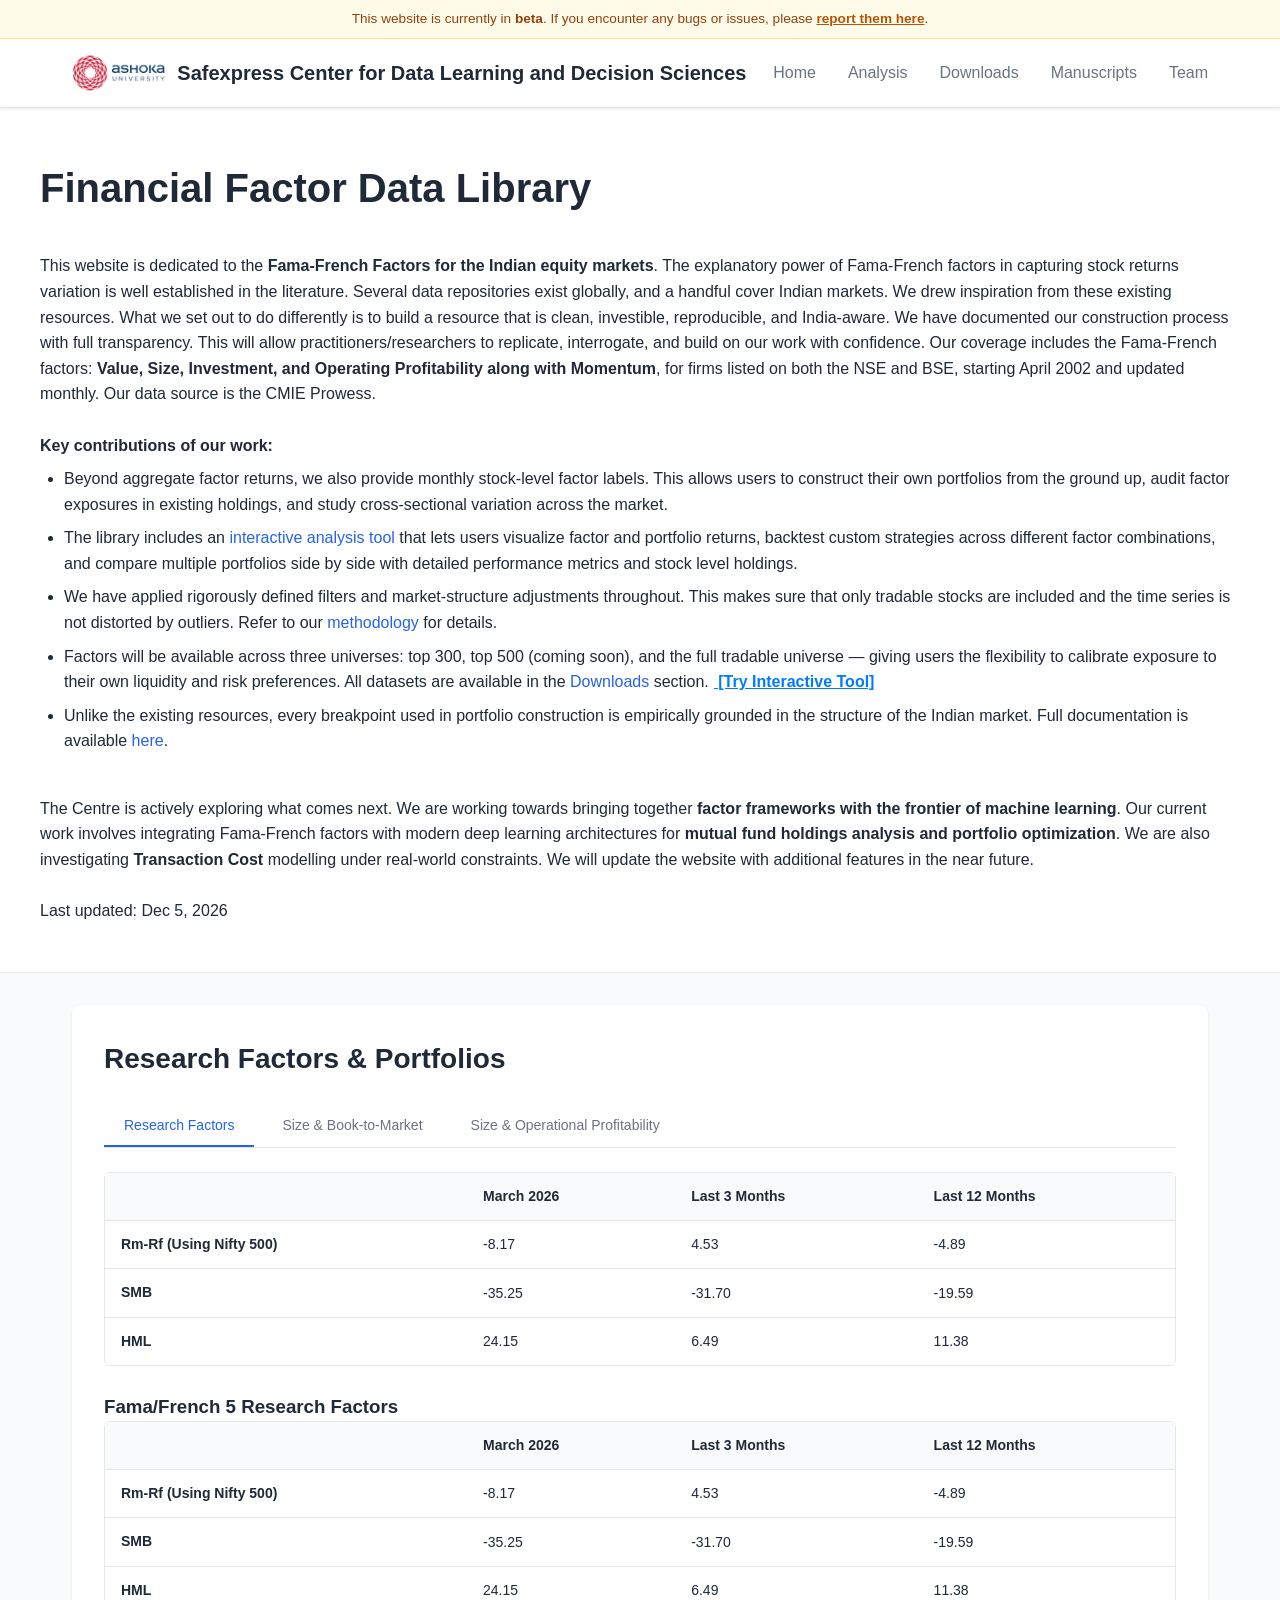
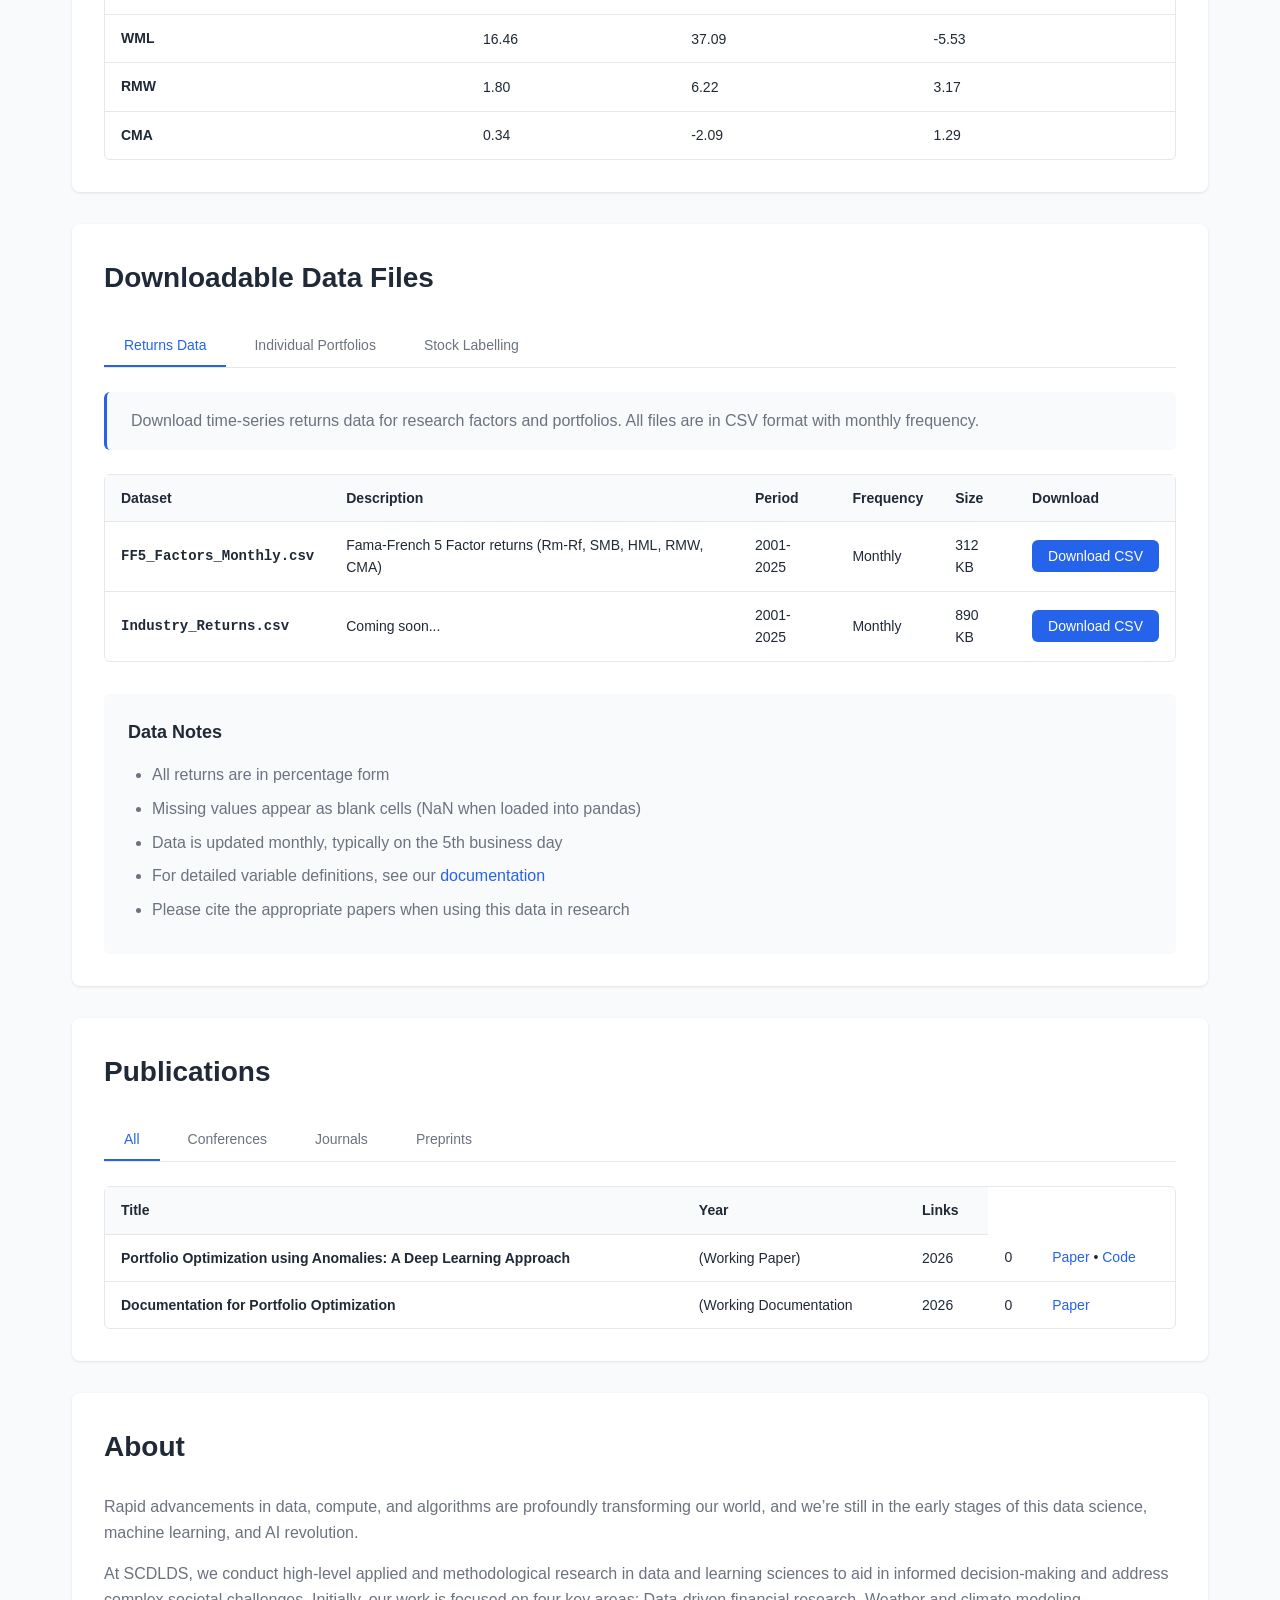
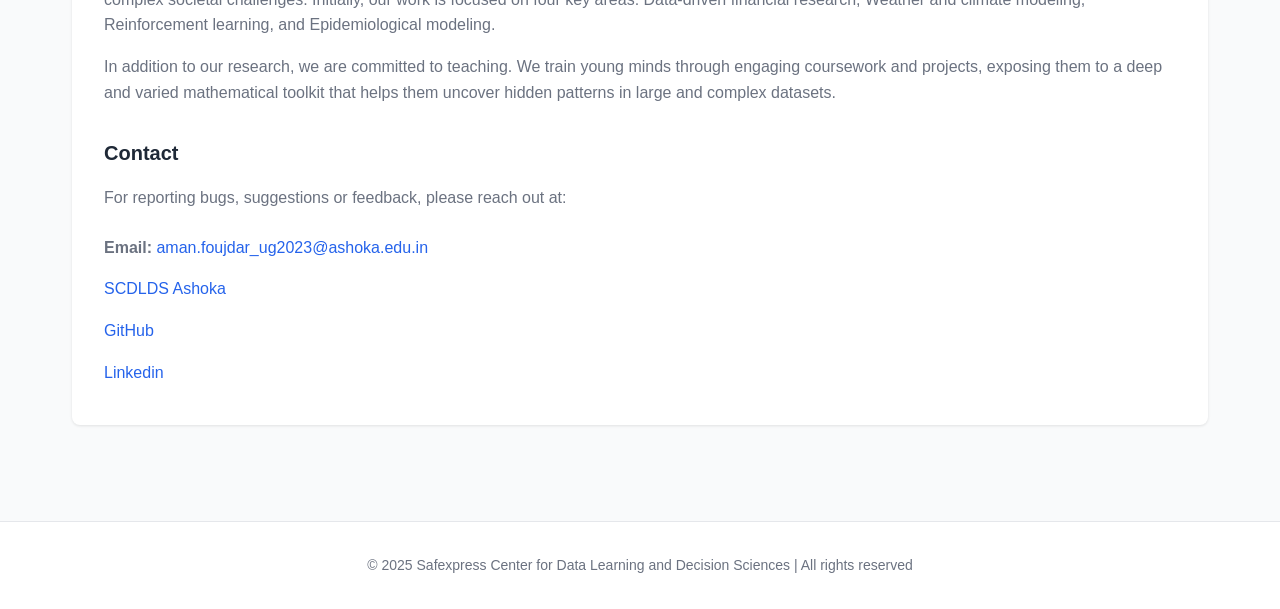
==== index.html @ 67a0b262 "Initial commit of Aman Website" ====
<!DOCTYPE html>
<html lang="en" data-scribe-recorder-ready="true">

<head>
    <style data-emotion="css" data-s=""></style>
    <style>
        body {
            transition: opacity ease-in 0.2s;
        }

        body[unresolved] {
            opacity: 0;
            display: block;
            overflow: hidden;
            position: relative;
        }
    </style>
    <style data-merge-styles="true"></style>
    <meta charset="UTF-8">
    <meta name="viewport" content="width=device-width, initial-scale=1.0">
    <title>Financial Factors | SCDLDS @ Ashoka</title>
    <link rel="icon" href="Data/scdlds_ashoka_logo.jpeg">
    <link rel="stylesheet" href="styles.css">
    <style data-styled="active" data-styled-version="5.3.11"></style>
</head>

<body>
    <div class="beta-banner">
        This website is currently in <strong>beta</strong>. If you encounter any bugs or issues, please <a
            href="mailto:aman.foujdar_ug2023@ashoka.edu.in">report them here</a>.
    </div>
    <nav class="navbar">
        <div class="nav-container">
            <div class="logo">
                <img src="Data/Ashoka-opt-logo.webp" alt="Ashoka University"
                    style="height: 36px; vertical-align: middle; margin-right: 10px;">
                Safexpress Center for Data Learning and Decision Sciences
            </div>
            <button class="nav-toggle" aria-label="Toggle menu">
                <span></span><span></span><span></span>
            </button>
            <ul class="nav-menu">
                <li><a href="index.html">Home</a></li>
                <li><a href="backtester.html">Analysis</a></li>
                <li><a href="#downloads">Downloads</a></li>
                <li><a href="working_paper.html">Manuscripts</a></li>
                <li><a href="team.html">Team</a></li>
            </ul>
        </div>
    </nav>

    <header class="hero">
        <div class="hero-content">
            <h1>Financial Factor Data Library</h1>
            <br>
            <p>This website is dedicated to the <strong>Fama-French Factors for the Indian equity markets</strong>. The
                explanatory power of Fama-French factors in capturing stock returns variation is well established in the
                literature. Several data repositories exist globally, and a handful cover Indian markets. We drew
                inspiration from these existing resources. What we set out to do differently is to build a resource that
                is clean, investible, reproducible, and India-aware. We have documented our construction process with
                full transparency. This will allow practitioners/researchers to replicate, interrogate, and build on our
                work with confidence. Our coverage includes the Fama-French factors: <strong>Value, Size, Investment,
                    and Operating Profitability along with Momentum</strong>, for firms listed on both the NSE and BSE,
                starting April 2002 and updated monthly. Our data source is the CMIE Prowess. </p>
            <br>
            <p><strong>Key contributions of our work:</strong></p>
            <ul style="margin-left: 1.5rem; margin-top: 0.5rem; margin-bottom: 1rem;">
                <li style="margin-bottom: 0.5rem;">Beyond aggregate factor returns, we also provide monthly stock-level
                    factor labels. This allows users to construct their own portfolios from the ground up, audit factor
                    exposures in existing holdings, and study cross-sectional variation across the market.</li>
                <li style="margin-bottom: 0.5rem;">The library includes an <a href="backtester.html"
                        class="link">interactive analysis tool</a> that lets users visualize factor and portfolio
                    returns, backtest custom strategies across different factor combinations, and compare multiple
                    portfolios side by side with detailed performance metrics and stock level holdings.</li>
                <li style="margin-bottom: 0.5rem;">We have applied rigorously defined filters and market-structure
                    adjustments throughout. This makes sure that only tradable stocks are included and the time series
                    is not distorted by outliers. Refer to our <a href="Data/Papers/SCDLDS__Code_Doc (1).pdf"
                        class="link">methodology</a> for details.</li>
                <li style="margin-bottom: 0.5rem;">Factors will be available across three universes: top 300, top 500
                    (coming soon), and the full tradable universe — giving users the flexibility to calibrate exposure
                    to their own liquidity and risk preferences. All datasets are available in the <a href="#downloads"
                        class="link">Downloads</a> section.<a href="backtester.html"
                        style="font-weight: bold; color: rgb(0, 123, 255); margin-left: 5px;"> [Try Interactive
                        Tool]</a></li>
                <li style="margin-bottom: 0.5rem;">Unlike the existing resources, every breakpoint used in portfolio
                    construction is empirically grounded in the structure of the Indian market. Full documentation is
                    available <a href="Data/Papers/SCDLDS__Code_Doc (1).pdf" class="link">here</a>.</li>
            </ul>
            <br>
            <p>The Centre is actively exploring what comes next. We are working towards bringing together <strong>
                    factor frameworks with the frontier of machine learning</strong>. Our current work involves
                integrating Fama-French factors with modern deep learning architectures for <strong> mutual fund
                    holdings analysis and portfolio optimization</strong>. We are also investigating <strong>Transaction
                    Cost</strong> modelling under real-world constraints. We will update the website with additional
                features in the near future.</p>
            <br>
            <span>Last updated: <span id="lastUpdated">May 30, 2026</span></span>
        </div>

    </header>

    <main class="container">
        <section id="factors" class="section">
            <h2 class="section-title">Research Factors &amp; Portfolios</h2>

            <div class="tabs">
                <button class="tab-btn active" data-tab="factors">Research Factors</button>
                <button class="tab-btn" data-tab="bookmarket">Size &amp; Book-to-Market</button>
                <button class="tab-btn" data-tab="profitability">Size &amp; Operational Profitability</button>
            </div>

            <!-- Research Factors Tab -->
            <div class="tab-content active" data-content="factors">
                <div class="factor-tables">
                    <!-- Fama/French 3 Research Factors -->
                    <div class="factor-group">

                        <div class="table-container">
                            <table class="data-table factor-table">
                                <thead>
                                    <tr>
                                        <th></th>
                                        <th>March 2026</th>
                                        <th>Last 3 Months</th>
                                        <th>Last 12 Months</th>
                                    </tr>
                                </thead>
                                <tbody>
                                    <tr>
                                        <td class="factor-name">
                                            <span class="factor-tooltip-trigger" tabindex="0"
                                                data-tooltip="Rm-Rf = Market Risk Premium. Measures the excess return of the market portfolio over the risk-free rate.">
                                                Rm-Rf (Using Nifty 500)
                                            </span>
                                        </td>
                                        <td class="positive">-8.17</td>
                                        <td class="negative">4.53</td>
                                        <td class="positive">-4.89</td>
                                    </tr>
                                    <tr>
                                        <td class="factor-name">
                                            <span class="factor-tooltip-trigger" tabindex="0"
                                                data-tooltip="SMB = Small Minus Big. Measures the size factor: small-cap stocks minus large-cap stocks.">
                                                SMB
                                            </span>
                                        </td>
                                        <td class="negative">-35.25</td>
                                        <td class="negative">-31.70</td>
                                        <td class="positive">-19.59</td>
                                    </tr>
                                    <tr>
                                        <td class="factor-name">
                                            <span class="factor-tooltip-trigger" tabindex="0"
                                                data-tooltip="HML = High Minus Low. Measures the value factor: high book-to-market stocks minus low book-to-market stocks.">
                                                HML
                                            </span>
                                        </td>
                                        <td class="negative">24.15</td>
                                        <td class="negative">6.49</td>
                                        <td class="negative">11.38</td>
                                    </tr>
                                </tbody>
                            </table>
                        </div>
                    </div>

                    <br>
                    <!-- Fama/French 5 Research Factors -->
                    <div class="factor-group">
                        <h3 class="factor-title">Fama/French 5 Research Factors</h3>
                        <div class="table-container">
                            <table class="data-table factor-table">
                                <thead>
                                    <tr>
                                        <th></th>
                                        <th>March 2026</th>
                                        <th>Last 3 Months</th>
                                        <th>Last 12 Months</th>
                                    </tr>
                                </thead>
                                <tbody>
                                    <tr>
                                        <td class="factor-name">
                                            <span class="factor-tooltip-trigger" tabindex="0"
                                                data-tooltip="Rm-Rf = Market Risk Premium. Measures the excess return of the market portfolio over the risk-free rate.">
                                                Rm-Rf (Using Nifty 500)
                                            </span>
                                        </td>
                                        <td class="positive">-8.17</td>
                                        <td class="negative">4.53</td>
                                        <td class="positive">-4.89</td>
                                    </tr>
                                    <tr>
                                        <td class="factor-name">
                                            <span class="factor-tooltip-trigger" tabindex="0"
                                                data-tooltip="SMB = Small Minus Big. Measures the size factor: small-cap stocks minus large-cap stocks.">
                                                SMB
                                            </span>
                                        </td>
                                        <td class="negative">-35.25</td>
                                        <td class="negative">-31.70</td>
                                        <td class="positive">-19.59</td>
                                    </tr>
                                    <tr>
                                        <td class="factor-name">
                                            <span class="factor-tooltip-trigger" tabindex="0"
                                                data-tooltip="HML = High Minus Low. Measures the value factor: high book-to-market stocks minus low book-to-market stocks.">
                                                HML
                                            </span>
                                        </td>
                                        <td class="negative">24.15</td>
                                        <td class="negative">6.49</td>
                                        <td class="negative">11.38</td>
                                    </tr>
                                    <tr>
                                        <td class="factor-name">
                                            <span class="factor-tooltip-trigger" tabindex="0"
                                                data-tooltip="WML = Winners Minus Losers. Measures the momentum factor: past winners minus past losers.">
                                                WML
                                            </span>
                                        </td>
                                        <td class="positive">16.46</td>
                                        <td class="positive">37.09</td>
                                        <td class="positive">-5.53</td>
                                    </tr>
                                    <tr>
                                        <td class="factor-name">
                                            <span class="factor-tooltip-trigger" tabindex="0"
                                                data-tooltip="RMW = Robust Minus Weak. Measures the profitability factor: firms with robust profitability minus weak profitability firms.">
                                                RMW
                                            </span>
                                        </td>
                                        <td class="positive">1.80</td>
                                        <td class="positive">6.22</td>
                                        <td class="positive">3.17</td>
                                    </tr>
                                    <tr>
                                        <td class="factor-name">
                                            <span class="factor-tooltip-trigger" tabindex="0"
                                                data-tooltip="CMA = Conservative Minus Aggressive. Measures the investment factor: firms with conservative investment minus aggressive investment.">
                                                CMA
                                            </span>
                                        </td>
                                        <td class="positive">0.34</td>
                                        <td class="negative">-2.09</td>
                                        <td class="positive">1.29</td>
                                    </tr>
                                </tbody>
                            </table>
                        </div>
                    </div>
                </div>
            </div>

            <!-- Size and Book-to-Market Tab -->
            <div class="tab-content" data-content="bookmarket">
                <div class="factor-group">
                    <h3 class="factor-title">Size and Book-to-Market Portfolios</h3>
                    <div class="table-container">
                        <table class="data-table factor-table">
                            <thead>
                                <tr>
                                    <th></th>
                                    <th>March 2026</th>
                                    <th>Last 3 Months</th>
                                    <th>Last 12 Months</th>
                                </tr>
                            </thead>
                            <tbody>
                                <tr>
                                    <td class="factor-name">Small Value</td>
                                    <td class="negative">-3.32</td>
                                    <td class="negative">-8.22</td>
                                    <td class="positive">1.39</td>
                                </tr>
                                <tr>
                                    <td class="factor-name">Small Neutral</td>
                                    <td class="negative">-1.60</td>
                                    <td class="negative">-7.84</td>
                                    <td class="positive">1.07</td>
                                </tr>
                                <tr>
                                    <td class="factor-name">Small Growth</td>
                                    <td class="negative">-0.37</td>
                                    <td class="negative">-7.54</td>
                                    <td class="positive">1.39</td>
                                </tr>
                                <tr class="separator-row">
                                    <td colspan="4"></td>
                                </tr>
                                <tr>
                                    <td class="factor-name">Big Value</td>
                                    <td class="positive">6.67</td>
                                    <td class="positive">-4.55</td>
                                    <td class="positive">0.61</td>
                                </tr>
                                <tr>
                                    <td class="factor-name">Big Neutral</td>
                                    <td class="positive">7.92</td>
                                    <td class="negative">-4.43</td>
                                    <td class="positive">1.01</td>
                                </tr>
                                <tr>
                                    <td class="factor-name">Big Growth</td>
                                    <td class="negative">6.35</td>
                                    <td class="negative">-5.00</td>
                                    <td class="positive">0.80</td>
                                </tr>
                            </tbody>
                        </table>
                    </div>
                </div>
            </div>

            <!-- Size and Operating Profitability Tab -->
            <div class="tab-content" data-content="profitability">
                <div class="factor-group">
                    <h3 class="factor-title">Size and Operating Profitability Portfolios</h3>
                    <div class="table-container">
                        <table class="data-table factor-table">
                            <thead>
                                <tr>
                                    <th></th>
                                    <th>March 2026</th>
                                    <th>Last 3 Months</th>
                                    <th>Last 12 Months</th>
                                </tr>
                            </thead>
                            <tbody>
                                <tr>
                                    <td class="factor-name">Small Robust</td>
                                    <td class="negative">-0.01</td>
                                    <td class="negative">-7.45</td>
                                    <td class="positive">1.45</td>
                                </tr>
                                <tr>
                                    <td class="factor-name">Small Neutral</td>
                                    <td class="negative">-2.12</td>
                                    <td class="negative">-8.28</td>
                                    <td class="positive">1.07</td>
                                </tr>
                                <tr>
                                    <td class="factor-name">Small Weak</td>
                                    <td class="negative">-3.25</td>
                                    <td class="negative">-7.83</td>
                                    <td class="positive">1.36</td>
                                </tr>
                            </tbody>
                        </table>
                    </div>
                </div>
            </div>
        </section>

        <section id="downloads" class="section">
            <h2 class="section-title">Downloadable Data Files</h2>

            <div class="tabs">
                <button class="tab-btn active" data-tab="returns">Returns Data</button>
                <button class="tab-btn" data-tab="portfolios">Individual Portfolios</button>
                <button class="tab-btn" data-tab="labelling">Stock Labelling</button>
            </div>

            <!-- Returns Data Tab -->
            <div class="tab-content active" data-content="returns">
                <div class="downloads-intro">
                    <p>Download time-series returns data for research factors and portfolios. All files are in CSV
                        format with monthly frequency.</p>
                </div>
                <div class="table-container">
                    <table class="data-table download-table">
                        <thead>
                            <tr>
                                <th>Dataset</th>
                                <th>Description</th>
                                <th>Period</th>
                                <th>Frequency</th>
                                <th>Size</th>
                                <th>Download</th>
                            </tr>
                        </thead>
                        <tbody>
                            <tr>
                                <td class="dataset-name">FF5_Factors_Monthly.csv</td>
                                <td>Fama-French 5 Factor returns (Rm-Rf, SMB, HML, RMW, CMA)</td>
                                <td>2001-2025</td>
                                <td>Monthly</td>
                                <td>312 KB</td>
                                <td><button class="download-btn"
                                        onclick="downloadFile('Data/Factor_Data/ff5.csv')">Download CSV</button></td>
                            </tr>
                            <tr>
                                <td class="dataset-name">Industry_Returns.csv</td>
                                <td>Coming soon...</td>
                                <td>2001-2025</td>
                                <td>Monthly</td>
                                <td>890 KB</td>
                                <td><button class="download-btn"
                                        onclick="downloadFile('Data/Factor_Data/finalMonthlyLabels_aman.csv')">Download
                                        CSV</button></td>
                            </tr>
                        </tbody>
                    </table>
                </div>
            </div>

            <!-- Individual Portfolios Tab -->
            <div class="tab-content" data-content="portfolios">
                <div class="downloads-intro">
                    <p>Download returns data for individual portfolios sorted by various characteristics. Files contain
                        detailed portfolio-level data.</p>
                </div>
                <div class="table-container">
                    <table class="data-table download-table">
                        <thead>
                            <tr>
                                <th>Dataset</th>
                                <th>Description</th>
                                <th>Period</th>
                                <th>Frequency</th>
                                <th>Size</th>
                                <th>Download</th>
                            </tr>
                        </thead>
                        <tbody>
                            <tr>
                                <td class="dataset-name">Size_BM_Portfolios.csv</td>
                                <td>6 Size x Book-to-Market portfolios (2x3)</td>
                                <td>2001-2025</td>
                                <td>Monthly</td>
                                <td>156 KB</td>
                                <td><button class="download-btn"
                                        onclick="downloadFile('Data/Factor_Data/BM_Size.csv')">Download CSV</button>
                                </td>
                            </tr>
                            <tr>
                                <td class="dataset-name">Size_OP_Portfolios.csv</td>
                                <td>6 Size x Operating Profitability portfolios (2x3)</td>
                                <td>2001-2025</td>
                                <td>Monthly</td>
                                <td>178 KB</td>
                                <td><button class="download-btn"
                                        onclick="downloadFile('Data/Factor_Data/OP_Size.csv')">Download CSV</button>
                                </td>
                            </tr>
                            <tr>
                                <td class="dataset-name">Size_INV_Portfolios.csv</td>
                                <td>6 Size x Investment portfolios (2x3)</td>
                                <td>2001-2025</td>
                                <td>Monthly</td>
                                <td>165 KB</td>
                                <td><button class="download-btn"
                                        onclick="downloadFile('Data/Factor_Data/INV_Size.csv')">Download CSV</button>
                                </td>
                            </tr>
                            <tr>
                                <td class="dataset-name">Momentum_Portfolios.csv</td>
                                <td>6 Size x Momentum (2-12 months) portfolios (2x3) </td>
                                <td>2001-2025</td>
                                <td>Monthly</td>
                                <td>234 KB</td>
                                <td><button class="download-btn"
                                        onclick="downloadFile('Data/Factor_Data/MOM_Size.csv')">Download CSV</button>
                                </td>
                            </tr>
                            <!-- <tr>
                                <td class="dataset-name">25_Size_BM_Portfolios.csv</td>
                                <td>25 Size x Book-to-Market portfolios (5x5)</td>
                                <td>2001-2025</td>
                                <td>Monthly</td>
                                <td>567 KB</td>
                                <td><button class="download-btn" onclick="downloadFile('25_Size_BM_Portfolios.csv')">Download CSV</button></td>
                            </tr> -->
                        </tbody>
                    </table>
                </div>
            </div>

            <!-- Stock Labelling Tab -->
            <div class="tab-content" data-content="labelling">
                <div class="downloads-intro">
                    <p>Download stock assignment data showing which stocks belong to which portfolios. Useful for
                        replicating portfolio construction.</p>
                </div>
                <div class="table-container">
                    <table class="data-table download-table">
                        <thead>
                            <tr>
                                <th>Dataset</th>
                                <th>Description</th>
                                <th>Period</th>
                                <th>Frequency</th>
                                <th>Size</th>
                                <th>Download</th>
                            </tr>
                        </thead>
                        <tbody>
                            <tr>
                                <td class="dataset-name">Stock_Assignments.csv</td>
                                <td>Stock label assignments to the portfolios</td>
                                <td>2001-2025</td>
                                <td>Annual</td>
                                <td>3.4 MB</td>
                                <td><button class="download-btn"
                                        onclick="downloadFile('Data/Factor_Data/finalMonthlyLabels_aman.csv')">Download
                                        CSV</button></td>
                            </tr>
                            <!-- <tr>
                                <td class="dataset-name">Stock_Assignments_Industry.csv</td>
                                <td>Stock to industry classification mapping (49 industries)</td>
                                <td>2001-2025</td>
                                <td>Monthly</td>
                                <td>8.7 MB</td>
                                <td><button class="download-btn" onclick="downloadFile('Stock_Assignments_Industry.csv')">Download CSV</button></td>
                            </tr>
                            <tr>
                                <td class="dataset-name">Breakpoints_Size_BM.csv</td>
                                <td>Historical breakpoints for Size and Book-to-Market</td>
                                <td>2001-2025</td>
                                <td>Annual</td>
                                <td>89 KB</td>
                                <td><button class="download-btn" onclick="downloadFile('Breakpoints_Size_BM.csv')">Download CSV</button></td>
                            </tr>
                            <tr>
                                <td class="dataset-name">Stock_Characteristics.csv</td>
                                <td>Comprehensive stock-level characteristics data</td>
                                <td>2001-2025</td>
                                <td>Monthly</td>
                                <td>15.2 MB</td>
                                <td><button class="download-btn" onclick="downloadFile('Stock_Characteristics.csv')">Download CSV</button></td>
                            </tr>
                            <tr>
                                <td class="dataset-name">Portfolio_Weights.csv</td>
                                <td>Value-weighted portfolio weights for all stocks</td>
                                <td>2001-2025</td>
                                <td>Monthly</td>
                                <td>12.8 MB</td>
                                <td><button class="download-btn" onclick="downloadFile('Portfolio_Weights.csv')">Download CSV</button></td>
                            </tr> -->
                        </tbody>
                    </table>
                </div>
            </div>

            <div class="download-notes">
                <h3>Data Notes</h3>
                <ul>
                    <li>All returns are in percentage form</li>
                    <li>Missing values appear as blank cells (NaN when loaded into pandas)</li>
                    <li>Data is updated monthly, typically on the 5th business day</li>
                    <li>For detailed variable definitions, see our <a href="Data/Papers/SCDLDS__Code_Doc (1).pdf"
                            class="link">documentation</a></li>
                    <li>Please cite the appropriate papers when using this data in research</li>
                </ul>
            </div>
        </section>

        <section id="publications" class="section">
            <h2 class="section-title">Publications</h2>

            <div class="tabs">
                <button class="tab-btn active" data-tab="all">All</button>
                <button class="tab-btn" data-tab="conferences">Conferences</button>
                <button class="tab-btn" data-tab="journals">Journals</button>
                <button class="tab-btn" data-tab="preprints">Preprints</button>
            </div>

            <div class="tab-content active" data-content="all">
                <div class="table-container">
                    <table class="data-table">
                        <thead>
                            <tr>
                                <th>Title</th>

                                <th>Year</th>

                                <th>Links</th>
                            </tr>
                        </thead>
                        <tbody id="publicationsTable">
                            <tr>
                                <td><strong>Portfolio Optimization using Anomalies: A Deep Learning Approach</strong>
                                </td>

                                <td>2026</td>

                                <td><a href="Data/Papers/AMES_Portfolio_Optimization.pdf" class="link">Paper</a> • <a
                                        href="Data/Papers/SCDLDS__Code_Doc (1).pdf" class="link">Code</a></td>
                            </tr>
                            <tr>
                                <td><strong>Documentation for Portfolio Optimization</strong></td>

                                <td>2026</td>

                                <td><a href="Data/Papers/SCDLDS__Code_Doc (1).pdf" class="link">Paper</a></td>
                            </tr>
                        </tbody>
                    </table>
                </div>
            </div>

            <div class="tab-content" data-content="conferences">
                <div class="table-container">
                    <table class="data-table">
                        <thead>
                            <tr>
                                <th>Title</th>

                                <th>Year</th>

                                <th>Links</th>
                            </tr>
                        </thead>
                        <tbody id="conferencesTable">
                            <!-- Will be populated by JS -->
                        </tbody>
                    </table>
                </div>
            </div>

            <div class="tab-content" data-content="journals">
                <div class="table-container">
                    <table class="data-table">
                        <thead>
                            <tr>
                                <th>Title</th>

                                <th>Year</th>

                                <th>Links</th>
                            </tr>
                        </thead>
                        <tbody id="journalsTable">
                            <!-- Will be populated by JS -->
                        </tbody>
                    </table>
                </div>
            </div>

            <div class="tab-content" data-content="preprints">
                <div class="table-container">
                    <table class="data-table">
                        <thead>
                            <tr>
                                <th>Title</th>

                                <th>Year</th>

                                <th>Links</th>
                            </tr>
                        </thead>
                        <tbody id="preprintsTable">
                            <!-- Will be populated by JS -->
                        </tbody>
                    </table>
                </div>
            </div>
        </section>

        <!-- <section id="projects" class="section">
            <h2 class="section-title">Research Projects</h2>
            <div class="projects-grid">
                <div class="project-card">
                    <h3>Project Title 1</h3>
                    <p class="project-desc">Brief description of your research project and its key contributions to the field.</p>
                    <div class="project-meta">
                        <span class="badge">Active</span>
                        <span class="year">2024 - Present</span>
                    </div>
                </div>
                <div class="project-card">
                    <h3>Project Title 2</h3>
                    <p class="project-desc">Brief description of your research project and its key contributions to the field.</p>
                    <div class="project-meta">
                        <span class="badge completed">Completed</span>
                        <span class="year">2023</span>
                    </div>
                </div>
                <div class="project-card">
                    <h3>Project Title 3</h3>
                    <p class="project-desc">Brief description of your research project and its key contributions to the field.</p>
                    <div class="project-meta">
                        <span class="badge">Active</span>
                        <span class="year">2023 - Present</span>
                    </div>
                </div>
            </div>
        </section> -->

        <!-- <section id="talks" class="section">
            <h2 class="section-title">Talks & Presentations</h2>
            <div class="table-container">
                <table class="data-table">
                    <thead>
                        <tr>
                            <th>Title</th>
                            <th>Event</th>
                            <th>Location</th>
                            <th>Date</th>
                            <th>Resources</th>
                        </tr>
                    </thead>
                    <tbody id="talksTable">
                        <tr>
                            <td>Talk Title 1</td>
                            <td>Conference Name</td>
                            <td>City, Country</td>
                            <td>Dec 2024</td>
                            <td><a href="#" class="link">Slides</a></td>
                        </tr>
                        <tr>
                            <td>Talk Title 2</td>
                            <td>Workshop Name</td>
                            <td>City, Country</td>
                            <td>Nov 2024</td>
                            <td><a href="#" class="link">Slides</a> • <a href="#" class="link">Video</a></td>
                        </tr>
                    </tbody>
                </table>
            </div>
        </section> -->

        <section id="about" class="section">
            <h2 class="section-title">About</h2>
            <div class="about-content">
                <p>Rapid advancements in data, compute, and algorithms are profoundly transforming our world, and we’re
                    still in the early stages of this data science, machine learning, and AI revolution.</p>
                <p>At SCDLDS, we conduct high-level applied and methodological research in data and learning sciences to
                    aid in informed decision-making and address complex societal challenges. Initially, our work is
                    focused on four key areas: ⁠Data-driven financial research, ⁠Weather and climate modeling,
                    Reinforcement learning, and Epidemiological modeling.</p>
                <p>In addition to our research, we are committed to teaching. We train young minds through engaging
                    coursework and projects, exposing them to a deep and varied mathematical toolkit that helps them
                    uncover hidden patterns in large and complex datasets.</p>

                <h3>Contact</h3>
                <p>For reporting bugs, suggestions or feedback, please reach out at:</p>
                <ul class="contact-list">
                    <li><b>Email:</b> <a href="mailto:aman.foujdar_ug2023@ashoka.edu.in"
                            class="link">aman.foujdar_ug2023@ashoka.edu.in</a></li>
                    <li><a href="https://www.ashoka.edu.in/page/centre-for-data-learning-and-decision-sciences-cdlds/"
                            class="link">SCDLDS Ashoka</a></li>
                    <li><a href="https://github.com/factorboosting" class="link">GitHub</a></li>
                    <li><a href="https://www.linkedin.com/company/scdlds-ashoka/posts/?feedView=all"
                            class="link">Linkedin</a></li>
                </ul>
            </div>
        </section>
    </main>

    <footer class="footer">
        <div class="footer-content">
            <p>© 2025 Safexpress Center for Data Learning and Decision Sciences | All rights reserved</p>
        </div>
    </footer>

    <script>
        (function () {
            var toggle = document.querySelector('.nav-toggle');
            var menu = document.querySelector('.nav-menu');
            if (toggle && menu) {
                toggle.addEventListener('click', function () {
                    toggle.classList.toggle('open');
                    menu.classList.toggle('open');
                });
                menu.querySelectorAll('a').forEach(function (link) {
                    link.addEventListener('click', function () {
                        toggle.classList.remove('open');
                        menu.classList.remove('open');
                    });
                });
            }
        })();
    </script>

    <script src="script.js"></script>


    <veepn-lock-screen>
        <style>
            @font-face {
                font-family: FigtreeVF;
                src: url(chrome-extension://majdfhpaihoncoakbjgbdhglocklcgno/fonts/FigtreeVF.woff2) format("woff2 supports variations"), url(chrome-extension://majdfhpaihoncoakbjgbdhglocklcgno/fonts/FigtreeVF.woff2) format("woff2-variations");
                font-weight: 100 1000;
                font-display: swap
            }
        </style>
    </veepn-lock-screen><scribe-shadow id="crxjs-ext" data-crx="okfkdaglfjjjfefdcppliegebpoegaii"
        style="position: fixed; width: 0px; height: 0px; top: 0px; left: 0px; z-index: 2147483647; overflow: visible; visibility: visible;"></scribe-shadow>
    <div></div>
    <div id="compose-ai-general-snackbar-root"></div>
    <div id="Chat-Plugin-Root" class="compose-root-component"></div>
    <div id="naptha_container0932014_0707"></div>
</body>

</html>
---- styles.css ----
/* styles.css */

* {
    margin: 0;
    padding: 0;
    box-sizing: border-box;
}

:root {
    --primary-color: #2563eb;
    --secondary-color: #1e40af;
    --text-primary: #1f2937;
    --text-secondary: #6b7280;
    --border-color: #e5e7eb;
    --bg-light: #f9fafb;
    --bg-white: #ffffff;
    --success-color: #10b981;
    --shadow: 0 1px 3px 0 rgba(0, 0, 0, 0.1);
    --shadow-lg: 0 10px 15px -3px rgba(0, 0, 0, 0.1);
}

body {
    font-family: -apple-system, BlinkMacSystemFont, 'Segoe UI', 'Roboto', 'Oxygen',
        'Ubuntu', 'Cantarell', 'Fira Sans', 'Droid Sans', 'Helvetica Neue',
        sans-serif;
    color: var(--text-primary);
    line-height: 1.6;
    background-color: var(--bg-light);
}


.about-list {
  margin: 0;             
  padding: 0;            
  font: inherit;     
  color: var(--text-secondary);        
  line-height: inherit;  
}
.about-list li {
  margin: 0;            
  padding: 0;
}
/* Navigation */
.navbar {
    background-color: var(--bg-white);
    border-bottom: 1px solid var(--border-color);
    position: sticky;
    top: 0;
    z-index: 1000;
    box-shadow: var(--shadow);
}

.nav-container {
    max-width: 1200px;
    margin: 0 auto;
    padding: 1rem 2rem;
    display: flex;
    justify-content: space-between;
    align-items: center;
}

.logo {
    font-size: 1.25rem;
    font-weight: 600;
    color: var(--text-primary);
    display: flex;
    align-items: center;
}

.nav-menu {
    display: flex;
    list-style: none;
    gap: 2rem;
}

.nav-menu a {
    text-decoration: none;
    color: var(--text-secondary);
    font-weight: 500;
    transition: color 0.2s;
}

.nav-menu a:hover {
    color: var(--primary-color);
}

/* Hero Section */
.hero {
    background-color: var(--bg-white);
    border-bottom: 1px solid var(--border-color);
    padding: 3rem 2rem;
}

.hero-content {
    max-width: 1200px;
    margin: 0 auto;
}

.hero h1 {
    font-size: 2.5rem;
    font-weight: 700;
    margin-bottom: 0.5rem;
}

.subtitle {
    font-size: 1.25rem;
    color: var(--text-secondary);
    margin-bottom: 0.5rem;
}

.affiliation {
    font-size: 1rem;
    color: var(--text-secondary);
    margin-bottom: 1rem;
}

.hero-meta {
    font-size: 0.875rem;
    color: var(--text-secondary);
    margin-top: 1rem;
}

/* Main Container */
.container {
    max-width: 1200px;
    margin: 0 auto;
    padding: 2rem;
}

.section {
    background-color: var(--bg-white);
    border-radius: 8px;
    padding: 2rem;
    margin-bottom: 2rem;
    box-shadow: var(--shadow);
}

.section-title {
    font-size: 1.75rem;
    font-weight: 600;
    margin-bottom: 1.5rem;
    color: var(--text-primary);
}

/* Tabs */
.tabs {
    display: flex;
    gap: 0.5rem;
    margin-bottom: 1.5rem;
    border-bottom: 1px solid var(--border-color);
}

.tab-btn {
    background: none;
    border: none;
    padding: 0.75rem 1.25rem;
    font-size: 0.875rem;
    font-weight: 500;
    color: var(--text-secondary);
    cursor: pointer;
    border-bottom: 2px solid transparent;
    transition: all 0.2s;
}

.tab-btn:hover {
    color: var(--text-primary);
}

.tab-btn.active {
    color: var(--primary-color);
    border-bottom-color: var(--primary-color);
}

.tab-content {
    display: none;
}

.tab-content.active {
    display: block;
}

/* Table */
.table-container {
    overflow-x: visible;
    border: 1px solid var(--border-color);
    border-radius: 6px;
}

.data-table {
    width: 100%;
    border-collapse: collapse;
    font-size: 0.875rem;
}

.data-table thead {
    background-color: var(--bg-light);
}

.data-table th {
    padding: 0.75rem 1rem;
    text-align: left;
    font-weight: 600;
    color: var(--text-primary);
    border-bottom: 1px solid var(--border-color);
    white-space: nowrap;
}

.data-table td {
    padding: 0.75rem 1rem;
    border-bottom: 1px solid var(--border-color);
}

.data-table tbody tr:hover {
    background-color: var(--bg-light);
}

.data-table tbody tr:last-child td {
    border-bottom: none;
}

.link {
    color: var(--primary-color);
    text-decoration: none;
    font-weight: 500;
}

.link:hover {
    text-decoration: underline;
}

/* Projects Grid */
.projects-grid {
    display: grid;
    grid-template-columns: repeat(auto-fit, minmax(300px, 1fr));
    gap: 1.5rem;
}

.project-card {
    border: 1px solid var(--border-color);
    border-radius: 8px;
    padding: 1.5rem;
    transition: all 0.3s;
}

.project-card:hover {
    box-shadow: var(--shadow-lg);
    transform: translateY(-2px);
}

.project-card h3 {
    font-size: 1.25rem;
    margin-bottom: 0.75rem;
    color: var(--text-primary);
}

.project-desc {
    color: var(--text-secondary);
    margin-bottom: 1rem;
    line-height: 1.5;
}

.project-meta {
    display: flex;
    justify-content: space-between;
    align-items: center;
    font-size: 0.875rem;
}

.badge {
    background-color: var(--success-color);
    color: white;
    padding: 0.25rem 0.75rem;
    border-radius: 12px;
    font-weight: 500;
    font-size: 0.75rem;
}

.badge.completed {
    background-color: var(--text-secondary);
}

.year {
    color: var(--text-secondary);
}

/* About Section */
.about-content {
    max-width: 100%;
}

.about-content p {
    margin-bottom: 1rem;
    color: var(--text-secondary);
}

.about-content h3 {
    font-size: 1.25rem;
    margin-top: 2rem;
    margin-bottom: 1rem;
}

.contact-list {
    list-style: none;
}

.contact-list li {
    padding: 0.5rem 0;
    color: var(--text-secondary);
}

/* Downloads Section */
.downloads-intro {
    background-color: var(--bg-light);
    padding: 1rem 1.5rem;
    border-radius: 6px;
    margin-bottom: 1.5rem;
    border-left: 3px solid var(--primary-color);
}

.downloads-intro p {
    margin: 0;
    color: var(--text-secondary);
}

.download-table {
    font-size: 0.875rem;
}

.download-table .dataset-name {
    font-family: 'Courier New', monospace;
    font-weight: 600;
    color: var(--text-primary);
}

.download-btn {
    background-color: var(--primary-color);
    color: white;
    border: none;
    padding: 0.5rem 1rem;
    border-radius: 6px;
    font-size: 0.875rem;
    font-weight: 500;
    cursor: pointer;
    transition: all 0.2s;
    white-space: nowrap;
}

.download-btn:hover {
    background-color: var(--secondary-color);
    transform: translateY(-1px);
    box-shadow: 0 4px 6px -1px rgba(0, 0, 0, 0.1);
}

.download-btn:active {
    transform: translateY(0);
}

.download-notes {
    margin-top: 2rem;
    padding: 1.5rem;
    background-color: var(--bg-light);
    border-radius: 6px;
}

.download-notes h3 {
    font-size: 1.125rem;
    margin-bottom: 1rem;
    color: var(--text-primary);
}

.download-notes ul {
    margin-left: 1.5rem;
    color: var(--text-secondary);
}

.download-notes li {
    margin-bottom: 0.5rem;
    line-height: 1.6;
}

/* Responsive adjustments for download section */
@media (max-width: 768px) {
    .download-table {
        font-size: 0.75rem;
    }

    .download-btn {
        padding: 0.4rem 0.75rem;
        font-size: 0.75rem;
    }

    .downloads-intro {
        padding: 0.875rem 1rem;
    }

    .download-notes {
        padding: 1rem;
    }
}

/* Beta Banner */
.beta-banner {
    background-color: #fefce8;
    border-bottom: 1px solid #fde68a;
    padding: 0.5rem 1rem;
    text-align: center;
    font-size: 0.85rem;
    color: #92400e;
}

.beta-banner a {
    color: #b45309;
    font-weight: 600;
    text-decoration: underline;
}

.beta-banner a:hover {
    color: #78350f;
}

/* Footer */
.footer {
    background-color: var(--bg-white);
    border-top: 1px solid var(--border-color);
    padding: 2rem;
    margin-top: 2rem;
}

.footer-content {
    max-width: 1200px;
    margin: 0 auto;
    text-align: center;
    color: var(--text-secondary);
    font-size: 0.875rem;
}

/* Responsive */
@media (max-width: 768px) {
    .nav-menu {
        gap: 1rem;
    }

    .hero h1 {
        font-size: 2rem;
    }

    .container {
        padding: 1rem;
    }

    .section {
        padding: 1.5rem;
    }

    .table-container {
        font-size: 0.8rem;
    }

    .projects-grid {
        grid-template-columns: 1fr;
    }
}

.factor-name {
    position: relative;
    z-index: 1; /* Ensure the factor name sits above the rest */
}

.factor-tooltip-trigger {
    position: relative;
    display: inline-flex;
    align-items: center;
    gap: 6px;
    cursor: help;
    font-weight: 600;
    color: inherit;
    border-bottom: 1px dashed rgba(255, 255, 255, 0.25);
    transition: opacity 0.2s ease, border-color 0.2s ease;
    outline: none;
    z-index: 2; /* Ensure tooltip trigger is above the table row */
}

.factor-tooltip-trigger::after {
    content: attr(data-tooltip);
    position: absolute;
    left: 50%;
    bottom: calc(100% + 12px);
    transform: translateX(-50%) translateY(6px);
    width: 260px;
    padding: 10px 12px;
    border-radius: 12px;
    background: rgba(18, 18, 24, 0.92);
    color: #ffffff;
    font-size: 12px;
    line-height: 1.45;
    font-weight: 500;
    text-align: left;
    white-space: normal;
    box-shadow: 0 12px 30px rgba(0, 0, 0, 0.22);
    backdrop-filter: blur(10px);
    -webkit-backdrop-filter: blur(10px);
    opacity: 0;
    visibility: hidden;
    pointer-events: none;
    transition: opacity 0.22s ease, transform 0.22s ease, visibility 0.22s ease;
    z-index: 50; /* Make sure the tooltip is above the parent container */
}

.factor-tooltip-trigger::before {
    content: "";
    position: absolute;
    left: 50%;
    bottom: calc(100% + 4px);
    transform: translateX(-50%) translateY(6px);
    border-width: 8px 7px 0 7px;
    border-style: solid;
    border-color: rgba(18, 18, 24, 0.92) transparent transparent transparent;
    opacity: 0;
    visibility: hidden;
    pointer-events: none;
    transition: opacity 0.22s ease, transform 0.22s ease, visibility 0.22s ease;
    z-index: 49;
}

.factor-tooltip-trigger:hover::after,
.factor-tooltip-trigger:hover::before,
.factor-tooltip-trigger:focus-visible::after,
.factor-tooltip-trigger:focus-visible::before,
.factor-tooltip-trigger.tooltip-open::after,
.factor-tooltip-trigger.tooltip-open::before {
    opacity: 1;
    visibility: visible;
    transform: translateX(-50%) translateY(0);
}

.factor-tooltip-trigger:hover,
.factor-tooltip-trigger:focus-visible,
.factor-tooltip-trigger.tooltip-open {
    border-bottom-color: rgba(255, 255, 255, 0.55);
}

.factor-tooltip-trigger {
    position: relative;
    z-index: 2;
}

table {
    position: relative;
    z-index: 1;
    overflow: visible; /* Ensure table rows don't clip tooltips */
}

/* Add these styles to your existing styles.css file */

/* Working Paper Page Specific Styles */

.paper-hero {
    padding: 3rem 2rem 2rem;
}

.paper-badge {
    display: inline-block;
    background-color: var(--primary-color);
    color: white;
    padding: 0.375rem 0.875rem;
    border-radius: 20px;
    font-size: 0.875rem;
    font-weight: 600;
    margin-bottom: 1rem;
}

.paper-title {
    font-size: 2.25rem;
    font-weight: 700;
    margin-bottom: 1.5rem;
    line-height: 1.3;
    max-width: 900px;
}

.paper-authors {
    font-size: 1.125rem;
    margin-bottom: 0.75rem;
}

.author {
    color: var(--text-primary);
    font-weight: 500;
}

.paper-affiliations {
    font-size: 0.875rem;
    color: var(--text-secondary);
    margin-bottom: 1rem;
}

.paper-affiliations p {
    margin: 0.25rem 0;
}

.paper-meta {
    font-size: 0.875rem;
    color: var(--text-secondary);
    margin-bottom: 1.5rem;
}

.meta-separator {
    margin: 0 0.5rem;
}

.paper-actions {
    display: flex;
    gap: 1rem;
    flex-wrap: wrap;
}

.action-btn {
    display: inline-flex;
    align-items: center;
    gap: 0.5rem;
    padding: 0.75rem 1.5rem;
    border: none;
    border-radius: 6px;
    font-size: 0.9375rem;
    font-weight: 600;
    cursor: pointer;
    transition: all 0.2s;
}

.action-btn.primary {
    background-color: var(--primary-color);
    color: white;
}

.action-btn.primary:hover {
    background-color: var(--secondary-color);
    transform: translateY(-2px);
    box-shadow: var(--shadow-lg);
}

.action-btn.secondary {
    background-color: var(--bg-white);
    color: var(--text-primary);
    border: 2px solid var(--border-color);
}

.action-btn.secondary:hover {
    border-color: var(--primary-color);
    color: var(--primary-color);
    transform: translateY(-2px);
}

/* Paper Content */

.paper-content {
    max-width: 900px;
    margin: 0 auto;
}

.paper-section {
    background-color: var(--bg-white);
    border-radius: 8px;
    padding: 2rem;
    margin-bottom: 2rem;
    box-shadow: var(--shadow);
}

.abstract-box {
    background-color: var(--bg-light);
    padding: 1.5rem;
    border-radius: 6px;
    border-left: 4px solid var(--primary-color);
}

.abstract-box p {
    margin-bottom: 1rem;
    line-height: 1.8;
    color: var(--text-secondary);
}

.abstract-box p:last-child {
    margin-bottom: 0;
}

/* Key Findings */

.findings-grid {
    display: grid;
    grid-template-columns: repeat(auto-fit, minmax(280px, 1fr));
    gap: 1.5rem;
    margin-top: 1.5rem;
}

.finding-card {
    border: 2px solid var(--border-color);
    border-radius: 8px;
    padding: 1.5rem;
    transition: all 0.3s;
}

.finding-card:hover {
    border-color: var(--primary-color);
    box-shadow: var(--shadow-lg);
    transform: translateY(-4px);
}

.finding-number {
    font-size: 2rem;
    font-weight: 700;
    color: var(--primary-color);
    margin-bottom: 0.75rem;
}

.finding-card h3 {
    font-size: 1.125rem;
    margin-bottom: 0.75rem;
    color: var(--text-primary);
}

.finding-card p {
    color: var(--text-secondary);
    line-height: 1.6;
}

/* Overview Content */

.overview-content h3 {
    font-size: 1.25rem;
    margin-top: 2rem;
    margin-bottom: 1rem;
    color: var(--text-primary);
}

.overview-content h3:first-child {
    margin-top: 0;
}

.overview-content p {
    margin-bottom: 1rem;
    line-height: 1.8;
    color: var(--text-secondary);
}

.overview-content ul,
.overview-content ol {
    margin-left: 1.5rem;
    margin-bottom: 1rem;
    color: var(--text-secondary);
}

.overview-content li {
    margin-bottom: 0.75rem;
    line-height: 1.7;
}

/* Tables Info */

.tables-info {
    background-color: var(--bg-light);
    padding: 1.5rem;
    border-radius: 6px;
}

.tables-info p {
    margin-bottom: 1rem;
    color: var(--text-secondary);
}

.tables-info ul {
    margin-left: 1.5rem;
    margin-bottom: 1.5rem;
}

.tables-info li {
    margin-bottom: 0.5rem;
    color: var(--text-secondary);
}

/* Citation */

.citation-box {
    background-color: var(--bg-light);
    padding: 1.5rem;
    border-radius: 6px;
    position: relative;
}

.citation-text {
    font-size: 0.9375rem;
    line-height: 1.7;
    color: var(--text-primary);
    margin-bottom: 1rem;
    padding-right: 120px;
}

.copy-btn {
    position: absolute;
    top: 1.5rem;
    right: 1.5rem;
    background-color: var(--primary-color);
    color: white;
    border: none;
    padding: 0.5rem 1rem;
    border-radius: 6px;
    font-size: 0.875rem;
    font-weight: 500;
    cursor: pointer;
    transition: all 0.2s;
}

.copy-btn:hover {
    background-color: var(--secondary-color);
}

.bibtex-section {
    margin-top: 2rem;
}

.bibtex-section h4 {
    font-size: 1rem;
    margin-bottom: 0.75rem;
    color: var(--text-primary);
}

.code-box {
    background-color: #1e1e1e;
    color: #d4d4d4;
    padding: 1.25rem;
    border-radius: 6px;
    font-family: 'Courier New', monospace;
    font-size: 0.875rem;
    line-height: 1.6;
    position: relative;
    overflow-x: auto;
}

.copy-btn-small {
    position: absolute;
    top: 0.75rem;
    right: 0.75rem;
    background-color: rgba(255, 255, 255, 0.1);
    color: white;
    border: 1px solid rgba(255, 255, 255, 0.2);
    padding: 0.375rem 0.75rem;
    border-radius: 4px;
    font-size: 0.75rem;
    cursor: pointer;
    transition: all 0.2s;
}

.copy-btn-small:hover {
    background-color: rgba(255, 255, 255, 0.2);
}

/* Presentations */

.presentations-list {
    display: flex;
    flex-direction: column;
    gap: 1rem;
}

.presentation-item {
    padding: 1rem;
    border-left: 3px solid var(--primary-color);
    background-color: var(--bg-light);
    border-radius: 4px;
}

.presentation-venue {
    font-weight: 600;
    color: var(--text-primary);
    margin-bottom: 0.25rem;
}

.presentation-details {
    font-size: 0.875rem;
    color: var(--text-secondary);
}

/* Contact Box */

.contact-box {
    background-color: var(--bg-light);
    padding: 1.5rem;
    border-radius: 6px;
}

.contact-box p {
    margin-bottom: 0.5rem;
    color: var(--text-secondary);
}

/* Active nav link */
.nav-menu a.active {
    color: var(--primary-color);
}

/* ═══════════════════════════════════════════════════════════════════════════
   BACKTESTER / CROSS-SECTIONAL ANALYSIS PAGE  (.bt-*)
   ═══════════════════════════════════════════════════════════════════════════ */

.bt-hero {
    padding: 2.5rem 2rem 1.5rem;
}

.bt-hero h1 {
    font-size: 2.25rem;
    margin-bottom: 0.35rem;
}

.bt-hero .subtitle {
    margin-bottom: 0;
}

/* ── Layout: sidebar + results ────────────────────────────────────────────── */
.bt-layout {
    display: grid;
    grid-template-columns: 320px 1fr;
    gap: 1.5rem;
    align-items: start;
}

@media (max-width: 960px) {
    .bt-layout {
        grid-template-columns: 1fr;
    }
}

/* ── Sidebar panel ────────────────────────────────────────────────────────── */
.bt-sidebar {
    background: #0f172a;
    border-radius: 12px;
    padding: 20px 16px 24px;
    display: flex;
    flex-direction: column;
    gap: 16px;
    position: sticky;
    top: 80px;
}

.bt-divider {
    height: 1px;
    background: #334155;
    flex-shrink: 0;
}

.bt-sec-label {
    font-size: 9.5px;
    font-weight: 700;
    letter-spacing: 1.1px;
    text-transform: uppercase;
    color: #94a3b8;
    margin-bottom: 7px;
}

/* Toggle buttons */
.bt-toggle-group {
    display: flex;
    background: #1e293b;
    border-radius: 8px;
    padding: 3px;
    gap: 2px;
}

.bt-toggle-btn {
    flex: 1;
    padding: 7px 4px;
    border: none;
    border-radius: 6px;
    background: transparent;
    color: #94a3b8;
    font-size: 12px;
    font-weight: 500;
    cursor: pointer;
    transition: all .15s;
    white-space: nowrap;
    font-family: inherit;
}

.bt-toggle-btn.active          { background: #3b82f6; color: #fff; }
.bt-toggle-btn.active.universe { background: #7c3aed; }

/* Factor panels */
.bt-factor-panel {
    background: #1e293b;
    border-radius: 10px;
    padding: 12px;
}

.bt-factor-panel-title {
    font-size: 10px;
    font-weight: 700;
    text-transform: uppercase;
    letter-spacing: .6px;
    color: #fff;
    margin-bottom: 10px;
    display: flex;
    align-items: center;
    gap: 6px;
}

.bt-badge {
    font-size: 8.5px;
    font-weight: 800;
    padding: 2px 6px;
    border-radius: 4px;
    letter-spacing: .5px;
}

.bt-badge-long  { background: #3b82f6; color: #fff; }
.bt-badge-short { background: #ef4444; color: #fff; }

.bt-factor-row             { margin-bottom: 9px; }
.bt-factor-row:last-child  { margin-bottom: 0; }

.bt-factor-name {
    font-size: 10.5px;
    color: #94a3b8;
    margin-bottom: 5px;
    font-weight: 500;
}

.bt-pills {
    display: flex;
    flex-wrap: wrap;
    gap: 4px;
}

.bt-pill {
    padding: 4px 9px;
    border-radius: 20px;
    border: 1px solid #334155;
    background: transparent;
    color: #6b7280;
    font-size: 10.5px;
    font-weight: 500;
    cursor: pointer;
    transition: all .13s;
    white-space: nowrap;
    font-family: inherit;
}

.bt-pill:hover          { border-color: #3b82f6; color: #3b82f6; }
.bt-pill.sel-long       { background: #3b82f6; border-color: #3b82f6; color: #fff; }
.bt-pill.sel-short      { background: #ef4444; border-color: #ef4444; color: #fff; }

/* Date inputs */
.bt-date-row   { display: flex; gap: 8px; }
.bt-date-field { flex: 1; }

.bt-field-label {
    display: block;
    font-size: 10px;
    color: #94a3b8;
    margin-bottom: 4px;
}

.bt-date-input {
    width: 100%;
    padding: 7px 9px;
    background: #1e293b;
    border: 1px solid #334155;
    border-radius: 7px;
    color: #e2e8f0;
    font-size: 11.5px;
    outline: none;
    transition: border-color .15s;
    font-family: inherit;
}

.bt-date-input:focus { border-color: #3b82f6; }

/* Error + Run button */
.bt-error-msg {
    font-size: 11px;
    color: #fca5a5;
    text-align: center;
    display: none;
}

.bt-run-btn {
    width: 100%;
    padding: 11px;
    background: #3b82f6;
    color: #fff;
    border: none;
    border-radius: 9px;
    font-size: 14px;
    font-weight: 600;
    cursor: pointer;
    transition: all .15s;
    letter-spacing: .1px;
    font-family: inherit;
}

.bt-run-btn:hover    { background: #2563eb; transform: translateY(-1px); }
.bt-run-btn:active   { transform: translateY(0); }
.bt-run-btn:disabled { background: #334155; cursor: not-allowed; transform: none; }

/* ── Results area ─────────────────────────────────────────────────────────── */
.bt-results {
    display: flex;
    flex-direction: column;
    gap: 16px;
    min-width: 0;
}

/* Metrics legend row */
.bt-metrics-legend {
    display: flex;
    align-items: center;
    gap: 6px;
    font-size: 11.5px;
    color: var(--text-secondary);
}

.bt-legend-dot {
    display: inline-block;
    width: 10px;
    height: 10px;
    border-radius: 50%;
    flex-shrink: 0;
}

.bt-legend-note {
    font-size: 10px;
    color: #9ca3af;
    margin-left: 4px;
}

/* Metric cards */
.bt-metrics-row {
    display: grid;
    grid-template-columns: repeat(3, 1fr);
    gap: 10px;
}

@media (min-width: 768px) {
    .bt-metrics-row {
        grid-template-columns: repeat(6, 1fr);
    }
}

.bt-metric-card {
    background: var(--bg-white);
    border-radius: 12px;
    padding: 14px 16px;
    border: 1px solid var(--border-color);
    transition: transform .1s, box-shadow .1s;
}

.bt-metric-card:hover {
    transform: translateY(-1px);
    box-shadow: 0 4px 12px rgba(0,0,0,.06);
}

.bt-metric-label {
    font-size: 10.5px;
    color: var(--text-secondary);
    font-weight: 500;
    margin-bottom: 5px;
}

/* new — EW values use blue tones */
.bt-metric-value.pos { color: #2563eb; }
.bt-metric-value.neg { color: #ef4444; }

/* EW value – primary (blue-tinted when colored) */
.bt-metric-value {
    font-size: 18px;
    font-weight: 700;
    letter-spacing: -.5px;
    color: #3b82f6;
}

/* VW value – secondary (smaller, green-tinted) */
.bt-metric-vw {
    font-size: 11.5px;
    font-weight: 600;
    color: #10b981;
    margin-top: 3px;
}
.bt-metric-vw.pos { color: #059669; }
.bt-metric-vw.neg { color: #dc2626; }

/* Chart card */
.bt-chart-card {
    background: var(--bg-white);
    border-radius: 14px;
    border: 1px solid var(--border-color);
    padding: 20px 22px;
}

.bt-chart-header {
    display: flex;
    justify-content: space-between;
    align-items: flex-start;
    margin-bottom: 18px;
}

.bt-chart-title { font-size: 15px; font-weight: 700; }

.bt-chart-sub {
    font-size: 11px;
    color: var(--text-secondary);
    margin-top: 3px;
}

.bt-log-toggle {
    display: flex;
    align-items: center;
    gap: 5px;
    font-size: 11.5px;
    color: var(--text-secondary);
    cursor: pointer;
    user-select: none;
}

.bt-log-toggle input { cursor: pointer; accent-color: #3b82f6; }

.bt-chart-wrap {
    position: relative;
    height: 360px;
}

.bt-chart-loading {
    position: absolute;
    inset: 0;
    background: rgba(255,255,255,.7);
    display: none;
    align-items: center;
    justify-content: center;
    border-radius: 8px;
    font-size: 13px;
    color: var(--text-secondary);
}

.bt-spinner {
    width: 20px;
    height: 20px;
    border: 2px solid #e2e8f0;
    border-top-color: #3b82f6;
    border-radius: 50%;
    animation: bt-spin .7s linear infinite;
    margin-right: 8px;
}

@keyframes bt-spin { to { transform: rotate(360deg); } }

/* ── Holdings / Firms card ────────────────────────────────────────────────── */
.bt-holdings-card {
    background: var(--bg-white);
    border-radius: 14px;
    border: 1px solid var(--border-color);
    padding: 18px 20px;
}

.bt-holdings-header {
    display: flex;
    align-items: center;
    justify-content: space-between;
    flex-wrap: wrap;
    gap: 8px;
    margin-bottom: 14px;
}

.bt-holdings-month {
    font-size: 14px;
    font-weight: 700;
}

.bt-holdings-rets {
    display: flex;
    align-items: center;
    gap: 6px;
    flex-wrap: wrap;
}

.bt-ret-tag {
    font-size: 10px;
    font-weight: 700;
    padding: 2px 6px;
    border-radius: 4px;
}

.bt-ret-tag-ew { background: #dbeafe; color: #1e40af; }
.bt-ret-tag-vw { background: #d1fae5; color: #065f46; }

.bt-ret-badge {
    font-size: 12px;
    font-weight: 600;
    padding: 2px 8px;
    border-radius: 5px;
}

.bt-ret-pos { background: #d1fae5; color: #065f46; }
.bt-ret-neg { background: #fee2e2; color: #991b1b; }

/* Columns container (long + short side by side) */
.bt-holdings-cols {
    display: flex;
    gap: 24px;
    flex-wrap: wrap;
}

.bt-hcol {
    flex: 1 1 280px;
    min-width: 200px;
}

.bt-hcol h4 {
    font-size: 10.5px;
    font-weight: 700;
    text-transform: uppercase;
    letter-spacing: .7px;
    margin-bottom: 10px;
}

.bt-hcol h4.hl { color: #3b82f6; }
.bt-hcol h4.hs { color: #ef4444; }

/* Scrollable firms list */
.bt-firm-scroll {
    max-height: 300px;
    overflow-y: auto;
    padding-right: 4px;
}

.bt-firm-scroll::-webkit-scrollbar       { width: 4px; }
.bt-firm-scroll::-webkit-scrollbar-track { background: transparent; }
.bt-firm-scroll::-webkit-scrollbar-thumb { background: #cbd5e1; border-radius: 2px; }

.bt-firm-row {
    display: flex;
    align-items: center;
    justify-content: space-between;
    gap: 8px;
    padding: 4px 0;
    border-bottom: 1px solid #f1f5f9;
}

.bt-firm-row:last-child { border-bottom: none; }

.bt-stag {
    font-size: 11.5px;
    font-weight: 500;
    flex: 1;
    min-width: 0;
    overflow: hidden;
    text-overflow: ellipsis;
    white-space: nowrap;
}

.bt-stag.l { color: #1e40af; }
.bt-stag.s { color: #991b1b; }

.bt-firm-ret {
    font-size: 11px;
    font-weight: 600;
    white-space: nowrap;
    flex-shrink: 0;
}

.bt-firm-ret-pos { color: #059669; }
.bt-firm-ret-neg { color: #dc2626; }

.bt-none-nifty {
    font-size: 11.5px;
    color: var(--text-secondary);
    font-style: italic;
}

.bt-empty-state {
    color: var(--text-secondary);
    font-size: 13px;
    text-align: center;
    padding: 18px 0;
}

/* Data loading notice */
.bt-data-notice {
    background: #fef3c7;
    border: 1px solid #fbbf24;
    border-radius: 8px;
    padding: 12px 16px;
    font-size: 13px;
    color: #92400e;
    text-align: center;
    display: none;
}

.bt-data-notice.loading { display: block; }

.bt-data-notice.error {
    display: block;
    background: #fee2e2;
    border-color: #ef4444;
    color: #991b1b;
}

.bt-data-notice.ready {
    display: block;
    background: #d1fae5;
    border-color: #10b981;
    color: #065f46;
}


/* ── Hamburger menu button (hidden on desktop) ─────────────────────────── */
.nav-toggle {
    display: none;
    background: none;
    border: none;
    cursor: pointer;
    padding: 6px;
    flex-shrink: 0;
}

.nav-toggle span {
    display: block;
    width: 22px;
    height: 2px;
    background: var(--text-primary);
    margin: 5px 0;
    border-radius: 2px;
    transition: all 0.3s ease;
}

/* Hamburger → X animation */
.nav-toggle.open span:nth-child(1) {
    transform: rotate(45deg) translate(5px, 5px);
}
.nav-toggle.open span:nth-child(2) {
    opacity: 0;
}
.nav-toggle.open span:nth-child(3) {
    transform: rotate(-45deg) translate(5px, -5px);
}

/* ── Mobile breakpoint ─────────────────────────────────────────────────── */
@media (max-width: 768px) {

    /* --- Navigation --- */
    .nav-container {
        padding: 0.75rem 1rem;
        flex-wrap: wrap;
    }

    .logo {
        font-size: 0.85rem;
        flex: 1;
        min-width: 0;
    }

    .logo img {
        height: 28px !important;
        margin-right: 6px !important;
    }

    .nav-toggle {
        display: block;
    }

    .nav-menu {
        display: none;
        flex-direction: column;
        width: 100%;
        gap: 0;
        padding-top: 0.75rem;
        border-top: 1px solid var(--border-color);
        margin-top: 0.75rem;
    }

    .nav-menu.open {
        display: flex;
    }

    .nav-menu li {
        list-style: none;
    }

    .nav-menu a {
        display: block;
        padding: 0.6rem 0;
        font-size: 0.95rem;
    }

    /* --- Hero --- */
    .hero {
        padding: 1.5rem 1rem;
    }

    .hero h1 {
        font-size: 1.5rem;
        line-height: 1.3;
    }

    .hero .subtitle,
    .hero p {
        font-size: 0.9rem;
    }

    .hero-content ul {
        margin-left: 1rem !important;
        font-size: 0.9rem;
    }

    .hero-content li {
        margin-bottom: 0.4rem !important;
        font-size: 0.875rem;
    }

    /* --- Sections --- */
    .container {
        padding: 0.75rem;
    }

    .section {
        padding: 1.25rem 1rem;
    }

    .section-title {
        font-size: 1.35rem;
        margin-bottom: 1rem;
    }

    /* --- Tabs --- */
    .tabs {
        overflow-x: auto;
        -webkit-overflow-scrolling: touch;
        gap: 0;
        flex-wrap: nowrap;
        scrollbar-width: none;
    }

    .tabs::-webkit-scrollbar {
        display: none;
    }

    .tab-btn {
        padding: 0.6rem 0.85rem;
        font-size: 0.78rem;
        flex-shrink: 0;
    }

    /* --- Tables: allow horizontal scroll on mobile --- */
    .table-container {
        overflow-x: auto;
        -webkit-overflow-scrolling: touch;
    }

    /* Factor tables specifically need overflow for tooltips on desktop
       but scroll on mobile */
    .factor-table {
        min-width: 500px;
    }

    .data-table th,
    .data-table td {
        padding: 0.5rem 0.65rem;
        font-size: 0.78rem;
    }

    /* --- Downloads table --- */
    .download-table {
        min-width: 600px;
    }

    .download-btn {
        padding: 0.35rem 0.6rem;
        font-size: 0.72rem;
    }

    .downloads-intro {
        padding: 0.75rem 0.85rem;
        font-size: 0.85rem;
    }

    .download-notes {
        padding: 1rem;
    }

    .download-notes ul {
        margin-left: 1rem;
    }

    .download-notes li {
        font-size: 0.85rem;
    }

    /* --- Tooltips: reposition for mobile --- */
    .factor-tooltip-trigger::after {
        left: 0;
        transform: translateX(0) translateY(6px);
        width: 220px;
        font-size: 11px;
    }

    .factor-tooltip-trigger:hover::after,
    .factor-tooltip-trigger:focus-visible::after,
    .factor-tooltip-trigger.tooltip-open::after {
        transform: translateX(0) translateY(0);
    }

    .factor-tooltip-trigger::before {
        left: 20px;
        transform: translateX(0) translateY(6px);
    }

    .factor-tooltip-trigger:hover::before,
    .factor-tooltip-trigger:focus-visible::before,
    .factor-tooltip-trigger.tooltip-open::before {
        transform: translateX(0) translateY(0);
    }

    /* --- About --- */
    .about-content {
        max-width: 100%;
    }

    /* --- Footer --- */
    .footer {
        padding: 1.25rem 1rem;
    }

    .footer-content {
        font-size: 0.78rem;
    }

    /* --- Beta banner --- */
    .beta-banner {
        font-size: 0.75rem;
        padding: 0.4rem 0.75rem;
    }

    /* ═══════════════════════════════════════════════════════════════════
       WORKING PAPER PAGE – MOBILE
       ═══════════════════════════════════════════════════════════════════ */

    .paper-hero {
        padding: 1.5rem 1rem 1.25rem;
    }

    .paper-title {
        font-size: 1.4rem;
        line-height: 1.35;
    }

    .paper-authors {
        font-size: 0.95rem;
    }

    .paper-affiliations {
        font-size: 0.8rem;
    }

    .paper-actions {
        flex-direction: column;
    }

    .action-btn {
        width: 100%;
        justify-content: center;
        font-size: 0.85rem;
        padding: 0.65rem 1rem;
    }

    .paper-section {
        padding: 1.25rem 1rem;
    }

    .findings-grid {
        grid-template-columns: 1fr;
        gap: 1rem;
    }

    .finding-card {
        padding: 1.25rem;
    }

    .finding-number {
        font-size: 1.5rem;
    }

    .abstract-box {
        padding: 1rem;
    }

    .abstract-box p {
        font-size: 0.875rem;
        line-height: 1.7;
    }

    .overview-content h3 {
        font-size: 1.1rem;
    }

    .overview-content p,
    .overview-content li {
        font-size: 0.875rem;
    }

    .citation-text {
        padding-right: 0;
        margin-bottom: 0.75rem;
        font-size: 0.85rem;
    }

    .copy-btn {
        position: static;
        width: 100%;
        margin-top: 0.5rem;
    }

    .code-box {
        font-size: 0.75rem;
        padding: 1rem;
    }

    .contact-box p {
        font-size: 0.85rem;
        word-break: break-word;
    }

    /* ═══════════════════════════════════════════════════════════════════
       BACKTESTER PAGE – MOBILE
       ═══════════════════════════════════════════════════════════════════ */

    .bt-hero {
        padding: 1.5rem 1rem 1rem;
    }

    .bt-hero h1 {
        font-size: 1.5rem;
    }

    .bt-hero .subtitle {
        font-size: 0.9rem;
    }

    .bt-layout {
        grid-template-columns: 1fr;
        gap: 1rem;
    }

    .bt-sidebar {
        position: static;
        padding: 16px 12px 20px;
    }

    .bt-metrics-row {
        grid-template-columns: repeat(2, 1fr);
        gap: 8px;
    }

    .bt-metric-card {
        padding: 10px 12px;
    }

    .bt-metric-label {
        font-size: 9.5px;
    }

    .bt-metric-value {
        font-size: 15px;
    }

    .bt-metric-vw {
        font-size: 10.5px;
    }

    .bt-metrics-legend {
        flex-wrap: wrap;
        font-size: 10.5px;
    }

    .bt-chart-card {
        padding: 14px 12px;
    }

    .bt-chart-wrap {
        height: 260px;
    }

    .bt-chart-header {
        flex-direction: column;
        gap: 8px;
    }

    .bt-holdings-card {
        padding: 14px 12px;
    }

    .bt-holdings-header {
        flex-direction: column;
        align-items: flex-start;
        gap: 6px;
    }

    .bt-holdings-cols {
        flex-direction: column;
        gap: 16px;
    }

    .bt-hcol {
        min-width: 100%;
    }

    .bt-firm-scroll {
        max-height: 200px;
    }

    /* ═══════════════════════════════════════════════════════════════════
       TEAM PAGE – MOBILE
       ═══════════════════════════════════════════════════════════════════ */

    .team-row {
        gap: 2rem;
    }

    .team-card {
        max-width: 200px;
    }

    .team-photo-wrap {
        width: 130px;
        height: 130px;
    }

    .team-name {
        font-size: 1rem;
    }

    .team-role {
        font-size: 0.8rem;
    }

    .team-affiliation {
        font-size: 0.75rem;
    }

    .team-section-label {
        margin-bottom: 1rem;
    }

    .team-divider {
        margin-bottom: 1.5rem;
    }
}

/* ── Extra small screens (< 480px) ─────────────────────────────────────── */
@media (max-width: 480px) {

    .hero h1 {
        font-size: 1.3rem;
    }

    .paper-title {
        font-size: 1.25rem;
    }

    .bt-hero h1 {
        font-size: 1.3rem;
    }

    .bt-metrics-row {
        grid-template-columns: repeat(2, 1fr);
    }

    .bt-metric-value {
        font-size: 14px;
    }

    .bt-chart-wrap {
        height: 220px;
    }

    .team-photo-wrap {
        width: 110px;
        height: 110px;
    }

    .team-card {
        max-width: 160px;
    }

    .section-title {
        font-size: 1.2rem;
    }

    .tab-btn {
        font-size: 0.72rem;
        padding: 0.5rem 0.7rem;
    }
}
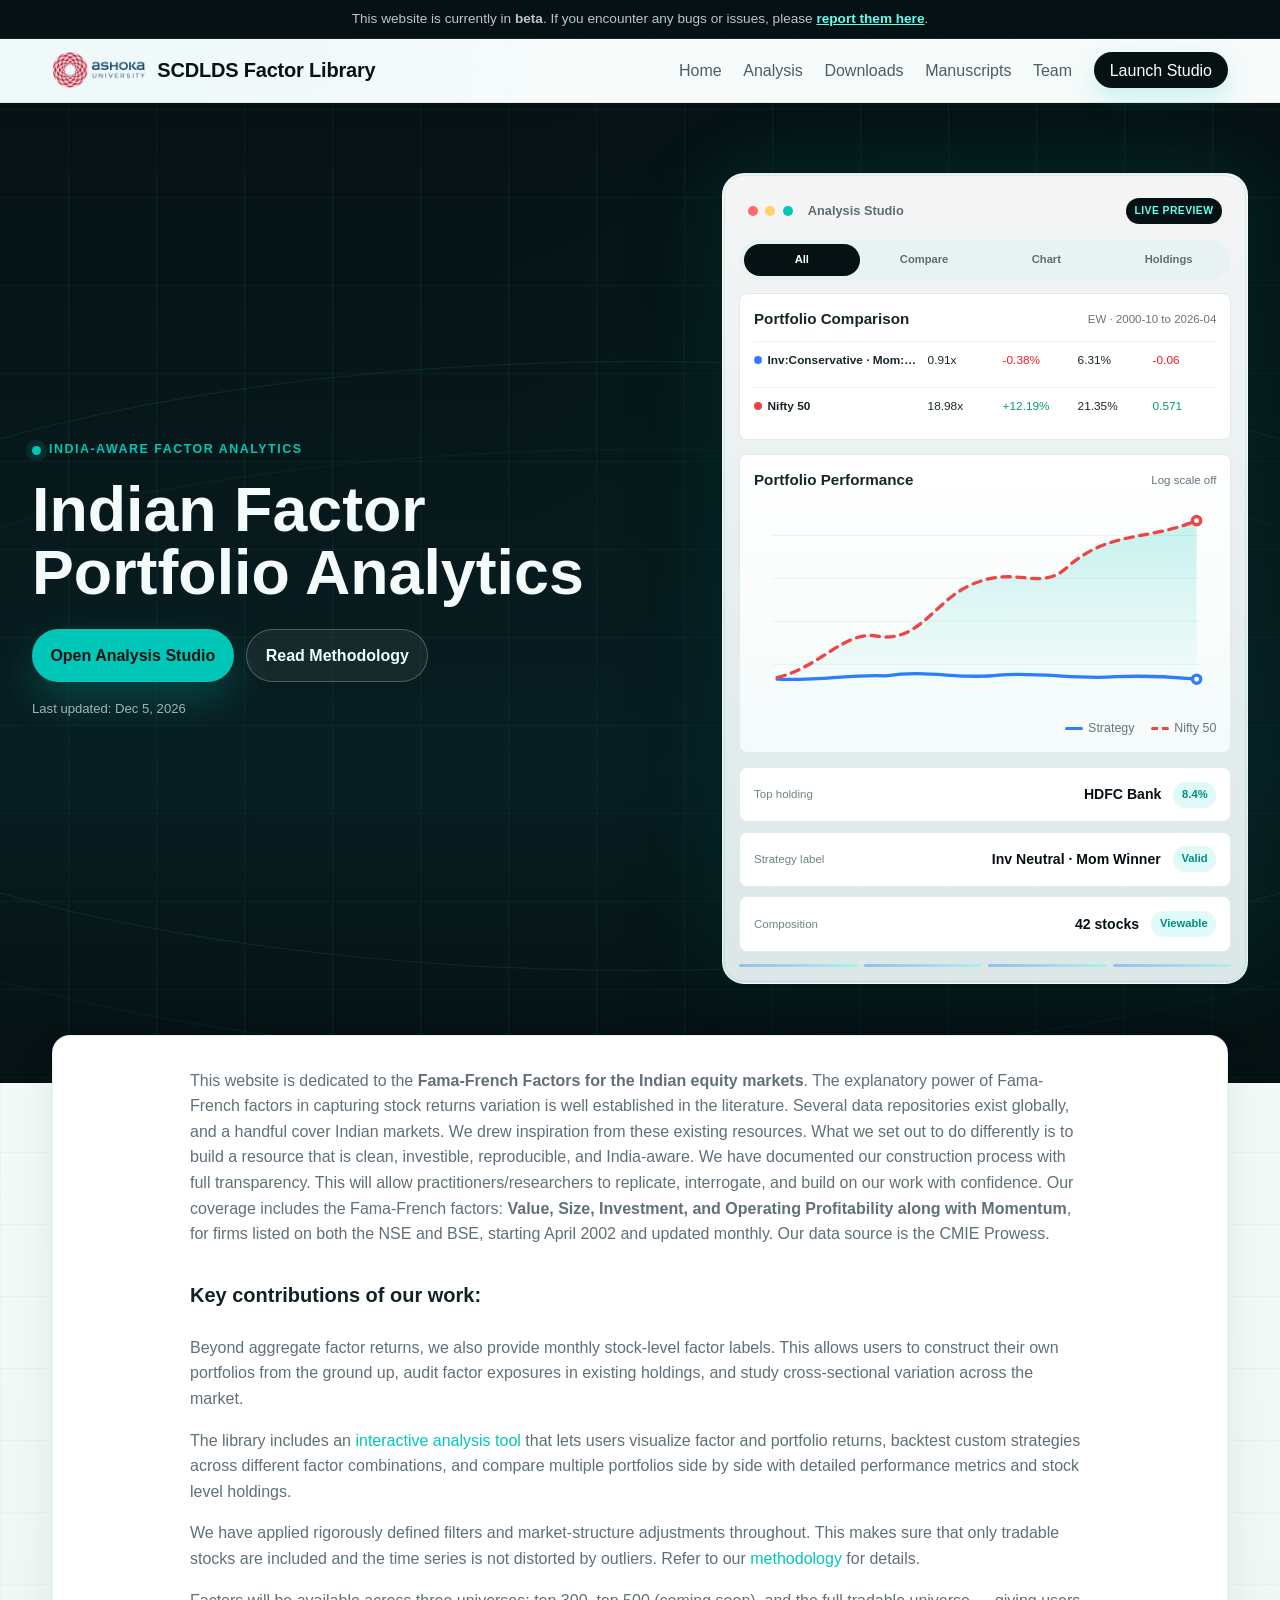
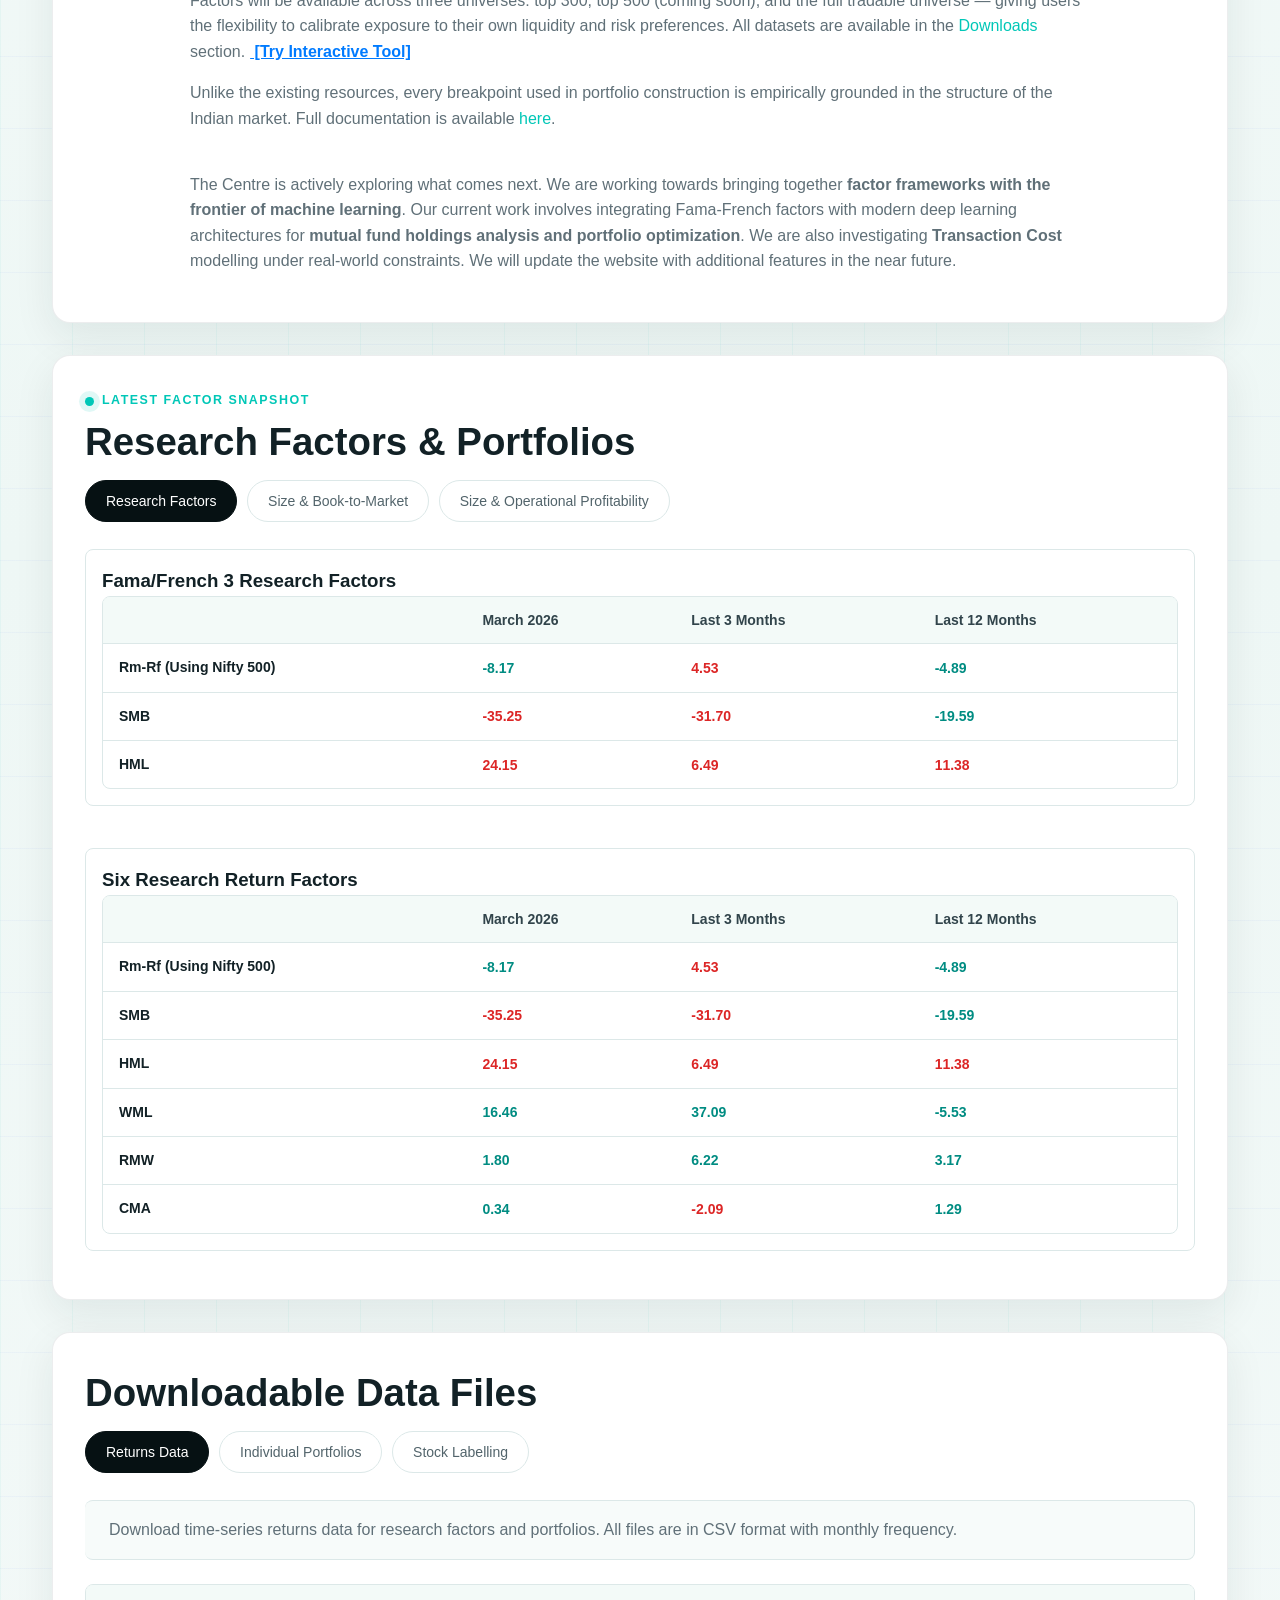
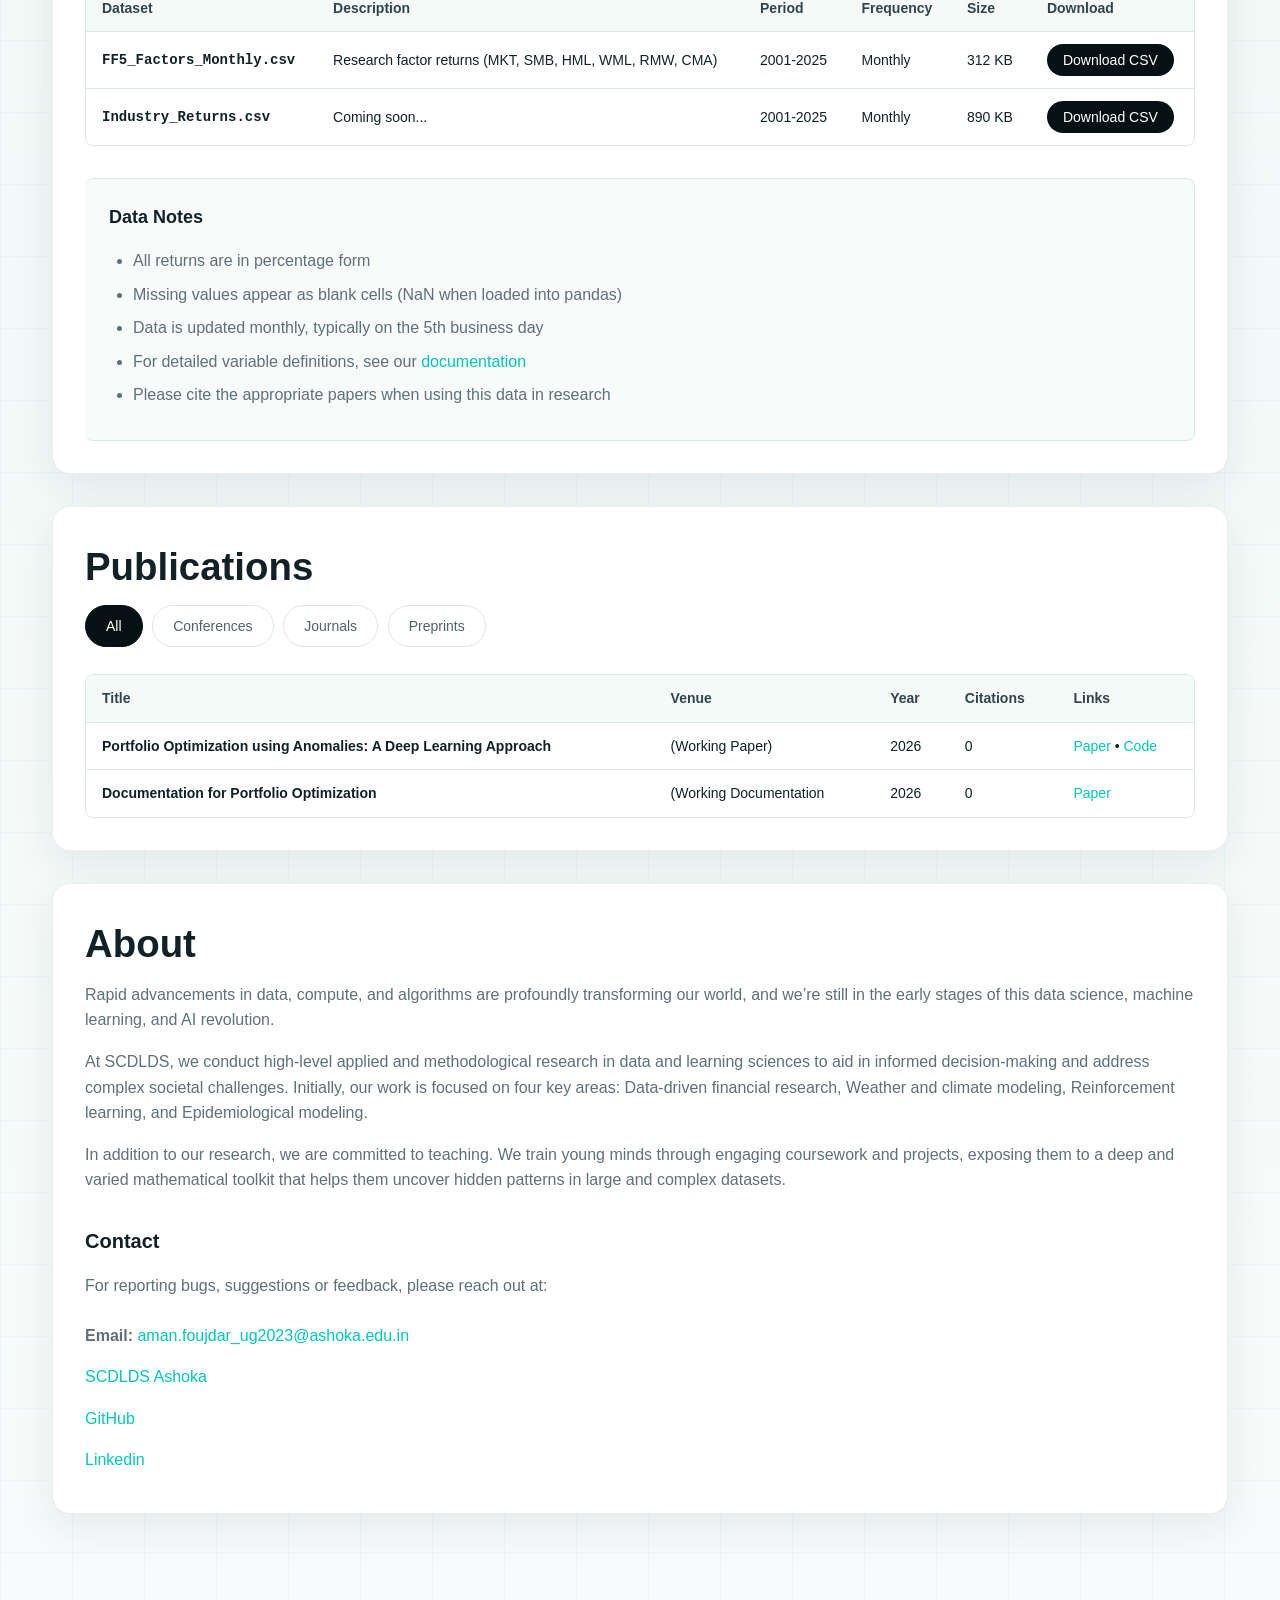
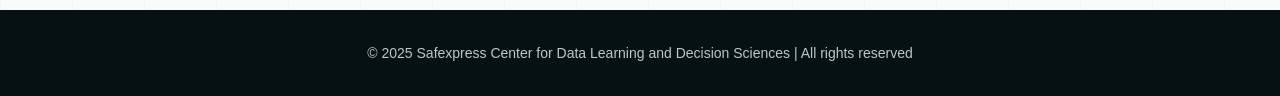
==== commit f731956d: "Update styling and layout of front page" ====
--- a/index.html
+++ b/index.html
@@ -1,27 +1,12 @@
 <!DOCTYPE html>
-<html lang="en" data-scribe-recorder-ready="true">
+<html lang="en">
 
 <head>
-    <style data-emotion="css" data-s=""></style>
-    <style>
-        body {
-            transition: opacity ease-in 0.2s;
-        }
-
-        body[unresolved] {
-            opacity: 0;
-            display: block;
-            overflow: hidden;
-            position: relative;
-        }
-    </style>
-    <style data-merge-styles="true"></style>
     <meta charset="UTF-8">
     <meta name="viewport" content="width=device-width, initial-scale=1.0">
-    <title>Financial Factors | SCDLDS @ Ashoka</title>
+    <title>Indian Factor Portfolio Analytics | SCDLDS</title>
     <link rel="icon" href="Data/scdlds_ashoka_logo.jpeg">
     <link rel="stylesheet" href="styles.css">
-    <style data-styled="active" data-styled-version="5.3.11"></style>
 </head>
 
 <body>
@@ -34,7 +19,7 @@
             <div class="logo">
                 <img src="Data/Ashoka-opt-logo.webp" alt="Ashoka University"
                     style="height: 36px; vertical-align: middle; margin-right: 10px;">
-                Safexpress Center for Data Learning and Decision Sciences
+                <span>SCDLDS Factor Library</span>
             </div>
             <button class="nav-toggle" aria-label="Toggle menu">
                 <span></span><span></span><span></span>
@@ -45,68 +30,165 @@
                 <li><a href="#downloads">Downloads</a></li>
                 <li><a href="working_paper.html">Manuscripts</a></li>
                 <li><a href="team.html">Team</a></li>
+                <li><a href="backtester.html" class="nav-cta">Launch Studio</a></li>
             </ul>
         </div>
     </nav>
 
     <header class="hero">
         <div class="hero-content">
-            <h1>Financial Factor Data Library</h1>
-            <br>
-            <p>This website is dedicated to the <strong>Fama-French Factors for the Indian equity markets</strong>. The
-                explanatory power of Fama-French factors in capturing stock returns variation is well established in the
-                literature. Several data repositories exist globally, and a handful cover Indian markets. We drew
-                inspiration from these existing resources. What we set out to do differently is to build a resource that
-                is clean, investible, reproducible, and India-aware. We have documented our construction process with
-                full transparency. This will allow practitioners/researchers to replicate, interrogate, and build on our
-                work with confidence. Our coverage includes the Fama-French factors: <strong>Value, Size, Investment,
-                    and Operating Profitability along with Momentum</strong>, for firms listed on both the NSE and BSE,
-                starting April 2002 and updated monthly. Our data source is the CMIE Prowess. </p>
-            <br>
-            <p><strong>Key contributions of our work:</strong></p>
-            <ul style="margin-left: 1.5rem; margin-top: 0.5rem; margin-bottom: 1rem;">
-                <li style="margin-bottom: 0.5rem;">Beyond aggregate factor returns, we also provide monthly stock-level
-                    factor labels. This allows users to construct their own portfolios from the ground up, audit factor
-                    exposures in existing holdings, and study cross-sectional variation across the market.</li>
-                <li style="margin-bottom: 0.5rem;">The library includes an <a href="backtester.html"
-                        class="link">interactive analysis tool</a> that lets users visualize factor and portfolio
-                    returns, backtest custom strategies across different factor combinations, and compare multiple
-                    portfolios side by side with detailed performance metrics and stock level holdings.</li>
-                <li style="margin-bottom: 0.5rem;">We have applied rigorously defined filters and market-structure
-                    adjustments throughout. This makes sure that only tradable stocks are included and the time series
-                    is not distorted by outliers. Refer to our <a href="Data/Papers/SCDLDS__Code_Doc (1).pdf"
-                        class="link">methodology</a> for details.</li>
-                <li style="margin-bottom: 0.5rem;">Factors will be available across three universes: top 300, top 500
-                    (coming soon), and the full tradable universe — giving users the flexibility to calibrate exposure
-                    to their own liquidity and risk preferences. All datasets are available in the <a href="#downloads"
-                        class="link">Downloads</a> section.<a href="backtester.html"
-                        style="font-weight: bold; color: rgb(0, 123, 255); margin-left: 5px;"> [Try Interactive
-                        Tool]</a></li>
-                <li style="margin-bottom: 0.5rem;">Unlike the existing resources, every breakpoint used in portfolio
-                    construction is empirically grounded in the structure of the Indian market. Full documentation is
-                    available <a href="Data/Papers/SCDLDS__Code_Doc (1).pdf" class="link">here</a>.</li>
-            </ul>
-            <br>
-            <p>The Centre is actively exploring what comes next. We are working towards bringing together <strong>
-                    factor frameworks with the frontier of machine learning</strong>. Our current work involves
-                integrating Fama-French factors with modern deep learning architectures for <strong> mutual fund
-                    holdings analysis and portfolio optimization</strong>. We are also investigating <strong>Transaction
-                    Cost</strong> modelling under real-world constraints. We will update the website with additional
-                features in the near future.</p>
-            <br>
-            <span>Last updated: <span id="lastUpdated">May 30, 2026</span></span>
+            <div class="hero-copy">
+                <span class="eyebrow">India-aware factor analytics</span>
+                <h1>Indian Factor Portfolio Analytics</h1>
+                <div class="hero-actions">
+                    <a class="primary-btn" href="backtester.html">Open Analysis Studio</a>
+                    <a class="secondary-btn" href="#documentation">Read Methodology</a>
+                </div>
+
+                <span class="hero-updated">Last updated: <span id="lastUpdated"></span></span>
+            </div>
+            <div class="hero-visual" aria-label="Portfolio analytics dashboard preview">
+                <div class="visual-shell" data-focus="all">
+                    <div class="visual-toolbar">
+                        <span></span><span></span><span></span>
+                        <strong>Analysis Studio</strong>
+                        <em class="visual-status">Live preview</em>
+                    </div>
+                    <div class="visual-mode-controls" aria-label="Preview focus controls">
+                        <button class="visual-mode active" type="button" data-preview="all"
+                            onclick="setVisualPreview('all')">All</button>
+                        <button class="visual-mode" type="button" data-preview="comparison"
+                            onclick="setVisualPreview('comparison')">Compare</button>
+                        <button class="visual-mode" type="button" data-preview="performance"
+                            onclick="setVisualPreview('performance')">Chart</button>
+                        <button class="visual-mode" type="button" data-preview="holdings"
+                            onclick="setVisualPreview('holdings')">Holdings</button>
+                    </div>
+                    <div class="visual-comparison visual-panel" data-panel="comparison">
+                        <div class="visual-head">
+                            <strong>Portfolio Comparison</strong>
+                            <span>EW · 2000-10 to 2026-04</span>
+                        </div>
+                        <div class="visual-row">
+                            <b><i class="dot blue"></i>Inv:Conservative · Mom:Winner</b>
+                            <span>0.91x</span>
+                            <em class="loss">-0.38%</em>
+                            <span>6.31%</span>
+                            <em class="loss">-0.06</em>
+                        </div>
+                        <div class="visual-row">
+                            <b><i class="dot red"></i>Nifty 50</b>
+                            <span>18.98x</span>
+                            <em class="gain">+12.19%</em>
+                            <span>21.35%</span>
+                            <em class="gain">0.571</em>
+                        </div>
+                    </div>
+                    <div class="visual-performance visual-panel" data-panel="performance">
+                        <div class="visual-head">
+                            <strong>Portfolio Performance</strong>
+                            <span>Log scale off</span>
+                        </div>
+                        <svg viewBox="0 0 560 250" role="img" aria-label="Portfolio performance line chart">
+                            <defs>
+                                <linearGradient id="chartFill" x1="0" x2="0" y1="0" y2="1">
+                                    <stop offset="0%" stop-color="#00c7b7" stop-opacity="0.22" />
+                                    <stop offset="100%" stop-color="#00c7b7" stop-opacity="0" />
+                                </linearGradient>
+                            </defs>
+                            <path class="grid" d="M22 36H540M22 88H540M22 140H540M22 192H540" />
+                            <path class="benchmark-fill"
+                                d="M28 208 C80 196,110 150,150 158 C198 166,218 118,258 98 C318 68,346 108,382 72 C432 30,478 42,536 18 L536 226 L28 226Z" />
+                            <path class="portfolio-line"
+                                d="M28 210 C84 212,116 204,160 206 C210 198,250 211,296 205 C346 201,392 211,438 207 C486 205,512 208,536 210" />
+                            <path class="benchmark-line"
+                                d="M28 208 C80 196,110 150,150 158 C198 166,218 118,258 98 C318 68,346 108,382 72 C432 30,478 42,536 18" />
+                            <circle class="chart-marker marker-blue" cx="536" cy="210" r="5" />
+                            <circle class="chart-marker marker-red" cx="536" cy="18" r="5" />
+                        </svg>
+                        <div class="visual-legend"><span><i class="line blue"></i>Strategy</span><span><i
+                                    class="line red"></i>Nifty 50</span></div>
+                    </div>
+                    <div class="visual-table visual-panel" data-panel="holdings">
+                        <div><span>Top holding</span><b>HDFC Bank</b><em>8.4%</em></div>
+                        <div><span>Strategy label</span><b>Inv Neutral · Mom Winner</b><em>Valid</em></div>
+                        <div><span>Composition</span><b>42 stocks</b><em>Viewable</em></div>
+                    </div>
+                    <div class="visual-signal" aria-hidden="true">
+                        <span></span><span></span><span></span><span></span>
+                    </div>
+                </div>
+            </div>
         </div>
-
     </header>
 
     <main class="container">
+        <section class="section">
+            <div class="about-content" style="max-width: 900px; margin: 0 auto;">
+                <p>This website is dedicated to the <strong>Fama-French Factors for the Indian equity markets</strong>.
+                    The
+                    explanatory power of Fama-French factors in capturing stock returns variation is well established in
+                    the
+                    literature. Several data repositories exist globally, and a handful cover Indian markets. We drew
+                    inspiration from these existing resources. What we set out to do differently is to build a resource
+                    that
+                    is clean, investible, reproducible, and India-aware. We have documented our construction process
+                    with
+                    full transparency. This will allow practitioners/researchers to replicate, interrogate, and build on
+                    our
+                    work with confidence. Our coverage includes the Fama-French factors: <strong>Value, Size,
+                        Investment,
+                        and Operating Profitability along with Momentum</strong>, for firms listed on both the NSE and
+                    BSE,
+                    starting April 2002 and updated monthly. Our data source is the CMIE Prowess.</p>
+
+                <h3>Key contributions of our work:</h3>
+                <ul class="contact-list" style="margin-bottom: 2rem;">
+                    <li>Beyond aggregate factor returns, we also provide monthly stock-level
+                        factor labels. This allows users to construct their own portfolios from the ground up, audit
+                        factor
+                        exposures in existing holdings, and study cross-sectional variation across the market.</li>
+                    <li>The library includes an <a href="backtester.html" class="link">interactive analysis tool</a>
+                        that lets users visualize factor and portfolio
+                        returns, backtest custom strategies across different factor combinations, and compare multiple
+                        portfolios side by side with detailed performance metrics and stock level holdings.</li>
+                    <li>We have applied rigorously defined filters and market-structure
+                        adjustments throughout. This makes sure that only tradable stocks are included and the time
+                        series
+                        is not distorted by outliers. Refer to our <a href="Data/Papers/SCDLDS__Code_Doc (1).pdf"
+                            class="link">methodology</a> for details.</li>
+                    <li>Factors will be available across three universes: top 300, top 500
+                        (coming soon), and the full tradable universe — giving users the flexibility to calibrate
+                        exposure
+                        to their own liquidity and risk preferences. All datasets are available in the <a
+                            href="#downloads" class="link">Downloads</a> section.<a href="backtester.html"
+                            style="font-weight: bold; color: rgb(0, 123, 255); margin-left: 5px;"> [Try Interactive
+                            Tool]</a></li>
+                    <li>Unlike the existing resources, every breakpoint used in portfolio
+                        construction is empirically grounded in the structure of the Indian market. Full documentation
+                        is
+                        available <a href="Data/Papers/SCDLDS__Code_Doc (1).pdf" class="link">here</a>.</li>
+                </ul>
+                <p>The Centre is actively exploring what comes next. We are working towards bringing together <strong>
+                        factor frameworks with the frontier of machine learning</strong>. Our current work involves
+                    integrating Fama-French factors with modern deep learning architectures for <strong> mutual fund
+                        holdings analysis and portfolio optimization</strong>. We are also investigating
+                    <strong>Transaction
+                        Cost</strong> modelling under real-world constraints. We will update the website with additional
+                    features in the near future.
+                </p>
+            </div>
+        </section>
+
+
         <section id="factors" class="section">
-            <h2 class="section-title">Research Factors &amp; Portfolios</h2>
+            <div class="section-kicker">Latest factor snapshot</div>
+            <h2 class="section-title">Research Factors & Portfolios</h2>
 
             <div class="tabs">
                 <button class="tab-btn active" data-tab="factors">Research Factors</button>
-                <button class="tab-btn" data-tab="bookmarket">Size &amp; Book-to-Market</button>
-                <button class="tab-btn" data-tab="profitability">Size &amp; Operational Profitability</button>
+                <button class="tab-btn" data-tab="bookmarket">Size & Book-to-Market</button>
+                <button class="tab-btn" data-tab="profitability">Size & Operational Profitability</button>
             </div>
 
             <!-- Research Factors Tab -->
@@ -114,7 +196,7 @@
                 <div class="factor-tables">
                     <!-- Fama/French 3 Research Factors -->
                     <div class="factor-group">
-
+                        <h3 class="factor-title">Fama/French 3 Research Factors</h3>
                         <div class="table-container">
                             <table class="data-table factor-table">
                                 <thead>
@@ -165,9 +247,9 @@
                     </div>
 
                     <br>
-                    <!-- Fama/French 5 Research Factors -->
+                    <!-- Six research return factors -->
                     <div class="factor-group">
-                        <h3 class="factor-title">Fama/French 5 Research Factors</h3>
+                        <h3 class="factor-title">Six Research Return Factors</h3>
                         <div class="table-container">
                             <table class="data-table factor-table">
                                 <thead>
@@ -382,7 +464,7 @@
                         <tbody>
                             <tr>
                                 <td class="dataset-name">FF5_Factors_Monthly.csv</td>
-                                <td>Fama-French 5 Factor returns (Rm-Rf, SMB, HML, RMW, CMA)</td>
+                                <td>Research factor returns (MKT, SMB, HML, WML, RMW, CMA)</td>
                                 <td>2001-2025</td>
                                 <td>Monthly</td>
                                 <td>312 KB</td>
@@ -571,29 +653,14 @@
                         <thead>
                             <tr>
                                 <th>Title</th>
-
+                                <th>Venue</th>
                                 <th>Year</th>
-
+                                <th>Citations</th>
                                 <th>Links</th>
                             </tr>
                         </thead>
                         <tbody id="publicationsTable">
-                            <tr>
-                                <td><strong>Portfolio Optimization using Anomalies: A Deep Learning Approach</strong>
-                                </td>
-
-                                <td>2026</td>
-
-                                <td><a href="Data/Papers/AMES_Portfolio_Optimization.pdf" class="link">Paper</a> • <a
-                                        href="Data/Papers/SCDLDS__Code_Doc (1).pdf" class="link">Code</a></td>
-                            </tr>
-                            <tr>
-                                <td><strong>Documentation for Portfolio Optimization</strong></td>
-
-                                <td>2026</td>
-
-                                <td><a href="Data/Papers/SCDLDS__Code_Doc (1).pdf" class="link">Paper</a></td>
-                            </tr>
+                            <!-- Will be populated by JS -->
                         </tbody>
                     </table>
                 </div>
@@ -605,9 +672,9 @@
                         <thead>
                             <tr>
                                 <th>Title</th>
-
+                                <th>Venue</th>
                                 <th>Year</th>
-
+                                <th>Citations</th>
                                 <th>Links</th>
                             </tr>
                         </thead>
@@ -624,9 +691,9 @@
                         <thead>
                             <tr>
                                 <th>Title</th>
-
+                                <th>Venue</th>
                                 <th>Year</th>
-
+                                <th>Citations</th>
                                 <th>Links</th>
                             </tr>
                         </thead>
@@ -643,9 +710,9 @@
                         <thead>
                             <tr>
                                 <th>Title</th>
-
+                                <th>Venue</th>
                                 <th>Year</th>
-
+                                <th>Citations</th>
                                 <th>Links</th>
                             </tr>
                         </thead>
@@ -750,7 +817,7 @@
 
     <footer class="footer">
         <div class="footer-content">
-            <p>© 2025 Safexpress Center for Data Learning and Decision Sciences | All rights reserved</p>
+            <p>&copy; 2025 Safexpress Center for Data Learning and Decision Sciences | All rights reserved</p>
         </div>
     </footer>
 
@@ -769,28 +836,17 @@
                         menu.classList.remove('open');
                     });
                 });
+                document.addEventListener('click', function (event) {
+                    if (!toggle.contains(event.target) && !menu.contains(event.target)) {
+                        toggle.classList.remove('open');
+                        menu.classList.remove('open');
+                    }
+                });
             }
         })();
     </script>
 
     <script src="script.js"></script>
-
-
-    <veepn-lock-screen>
-        <style>
-            @font-face {
-                font-family: FigtreeVF;
-                src: url(chrome-extension://majdfhpaihoncoakbjgbdhglocklcgno/fonts/FigtreeVF.woff2) format("woff2 supports variations"), url(chrome-extension://majdfhpaihoncoakbjgbdhglocklcgno/fonts/FigtreeVF.woff2) format("woff2-variations");
-                font-weight: 100 1000;
-                font-display: swap
-            }
-        </style>
-    </veepn-lock-screen><scribe-shadow id="crxjs-ext" data-crx="okfkdaglfjjjfefdcppliegebpoegaii"
-        style="position: fixed; width: 0px; height: 0px; top: 0px; left: 0px; z-index: 2147483647; overflow: visible; visibility: visible;"></scribe-shadow>
-    <div></div>
-    <div id="compose-ai-general-snackbar-root"></div>
-    <div id="Chat-Plugin-Root" class="compose-root-component"></div>
-    <div id="naptha_container0932014_0707"></div>
 </body>
 
 </html>
--- a/styles.css
+++ b/styles.css
@@ -1893,3 +1893,1171 @@
         padding: 0.5rem 0.7rem;
     }
 }
+
+/* Modern homepage refresh */
+:root {
+    --primary-color: #00c7b7;
+    --secondary-color: #2563eb;
+    --ink: #071014;
+    --ink-soft: #24343b;
+    --text-primary: #122126;
+    --text-secondary: #607078;
+    --border-color: #dce8e8;
+    --bg-light: #eef7f5;
+    --bg-white: #ffffff;
+    --success-color: #10b981;
+    --shadow: 0 14px 40px rgba(13, 34, 38, 0.08);
+    --shadow-lg: 0 24px 70px rgba(2, 20, 24, 0.16);
+}
+
+html {
+    scroll-behavior: smooth;
+}
+
+body {
+    background:
+        linear-gradient(90deg, rgba(0, 199, 183, 0.05) 1px, transparent 1px) 0 0 / 72px 72px,
+        linear-gradient(180deg, rgba(37, 99, 235, 0.04) 1px, transparent 1px) 0 0 / 72px 72px,
+        radial-gradient(circle at 5% 0%, rgba(0, 199, 183, 0.18), transparent 30rem),
+        linear-gradient(180deg, #f6fbfa 0%, #eef7f5 44%, #f8fbfb 100%);
+}
+
+.beta-banner {
+    background: #061113;
+    border-bottom: 1px solid rgba(255, 255, 255, 0.08);
+    color: #b7c8ca;
+}
+
+.beta-banner a {
+    color: #62fff1;
+}
+
+.navbar {
+    background: rgba(246, 251, 250, 0.82);
+    border-bottom: 1px solid rgba(13, 34, 38, 0.08);
+    box-shadow: none;
+    backdrop-filter: blur(18px);
+    -webkit-backdrop-filter: blur(18px);
+}
+
+.nav-container {
+    max-width: 1240px;
+    padding: 0.85rem 2rem;
+}
+
+.logo {
+    color: var(--ink);
+    font-weight: 750;
+    letter-spacing: -0.01em;
+}
+
+.nav-menu {
+    align-items: center;
+    gap: 1.35rem;
+}
+
+.nav-menu a {
+    color: #4b5e65;
+}
+
+.nav-menu a:hover,
+.nav-menu a.active {
+    color: #008c82;
+}
+
+.nav-cta {
+    background: #061113;
+    color: #ffffff !important;
+    padding: 0.62rem 1rem;
+    border-radius: 999px;
+    box-shadow: 0 10px 24px rgba(0, 199, 183, 0.2);
+}
+
+.nav-toggle {
+    display: none;
+    width: 42px;
+    height: 42px;
+    border: 1px solid var(--border-color);
+    border-radius: 10px;
+    background: #ffffff;
+    align-items: center;
+    justify-content: center;
+    flex-direction: column;
+    gap: 5px;
+    cursor: pointer;
+}
+
+.nav-toggle span {
+    display: block;
+    width: 18px;
+    height: 2px !important;
+    min-height: 2px;
+    border-radius: 999px;
+    background: #102025;
+    transition: transform 0.2s ease, opacity 0.2s ease;
+}
+
+.nav-toggle.open span:nth-child(1) {
+    transform: translateY(7px) rotate(45deg);
+}
+
+.nav-toggle.open span:nth-child(2) {
+    opacity: 0;
+}
+
+.nav-toggle.open span:nth-child(3) {
+    transform: translateY(-7px) rotate(-45deg);
+}
+
+.hero {
+    position: relative;
+    overflow: hidden;
+    background:
+        linear-gradient(90deg, rgba(98, 255, 241, 0.055) 1px, transparent 1px) center / 88px 88px,
+        linear-gradient(180deg, rgba(98, 255, 241, 0.045) 1px, transparent 1px) center / 88px 88px,
+        linear-gradient(180deg, rgba(6, 17, 19, 0.94) 0%, rgba(8, 31, 34, 0.94) 68%, rgba(246, 251, 250, 0) 100%),
+        radial-gradient(circle at 72% 22%, rgba(0, 199, 183, 0.36), transparent 27rem),
+        #061113;
+    border-bottom: 0;
+    padding: 4.4rem 2rem 6.2rem;
+    color: #ffffff;
+}
+
+.hero::before,
+.hero::after {
+    content: "";
+    position: absolute;
+    left: 50%;
+    width: 150vw;
+    height: 38rem;
+    border: 1px solid rgba(0, 199, 183, 0.13);
+    border-radius: 50%;
+    transform: translateX(-50%);
+    pointer-events: none;
+}
+
+.hero::before {
+    bottom: 7rem;
+}
+
+.hero::after {
+    bottom: 1.5rem;
+    opacity: 0.55;
+}
+
+.hero-content {
+    position: relative;
+    z-index: 1;
+    max-width: 1400px;
+    display: grid;
+    grid-template-columns: minmax(0, 1.1fr) minmax(400px, 0.9fr);
+    gap: 3rem;
+    align-items: center;
+}
+
+.paper-hero .hero-content,
+.bt-hero .hero-content {
+    display: block;
+    max-width: 1000px;
+    margin: 0 auto;
+    text-align: center;
+}
+
+.hero-copy {
+    max-width: 680px;
+}
+
+.eyebrow,
+.section-kicker {
+    display: inline-flex;
+    align-items: center;
+    gap: 0.5rem;
+    color: #00c7b7;
+    font-size: 0.78rem;
+    font-weight: 800;
+    letter-spacing: 0.12em;
+    text-transform: uppercase;
+}
+
+.eyebrow::before,
+.section-kicker::before {
+    content: "";
+    width: 9px;
+    height: 9px;
+    border-radius: 999px;
+    background: currentColor;
+    box-shadow: 0 0 0 6px rgba(0, 199, 183, 0.12);
+}
+
+.hero h1 {
+    max-width: 760px;
+    margin: 1rem 0 1rem;
+    font-size: clamp(2.55rem, 4.9vw, 4.65rem);
+    line-height: 1;
+    letter-spacing: 0;
+    color: #f4fbfb;
+}
+
+.hero-lede {
+    max-width: 620px;
+    color: #b8c9cc;
+    font-size: 1.02rem;
+    line-height: 1.65;
+}
+
+.hero-actions,
+.doc-actions {
+    display: flex;
+    flex-wrap: wrap;
+    gap: 0.8rem;
+    margin-top: 1.6rem;
+}
+
+.primary-btn,
+.secondary-btn {
+    display: inline-flex;
+    align-items: center;
+    justify-content: center;
+    min-height: 46px;
+    padding: 0.78rem 1.15rem;
+    border-radius: 999px;
+    font-weight: 750;
+    text-decoration: none;
+    transition: transform 0.18s ease, box-shadow 0.18s ease, border-color 0.18s ease;
+}
+
+.primary-btn {
+    background: #00c7b7;
+    color: #021315;
+    box-shadow: 0 18px 42px rgba(0, 199, 183, 0.24);
+}
+
+.secondary-btn {
+    border: 1px solid rgba(255, 255, 255, 0.24);
+    color: #eaffff;
+    background: rgba(255, 255, 255, 0.06);
+}
+
+.section .secondary-btn {
+    color: #0a2d31;
+    background: #ffffff;
+    border-color: var(--border-color);
+}
+
+.primary-btn:hover,
+.secondary-btn:hover {
+    transform: translateY(-2px);
+    box-shadow: var(--shadow-lg);
+    text-decoration: none;
+}
+
+.hero-meta-grid {
+    display: grid;
+    grid-template-columns: repeat(3, minmax(0, 1fr));
+    gap: 0.75rem;
+    max-width: 560px;
+    margin-top: 1.45rem;
+}
+
+.hero-meta-grid div {
+    position: relative;
+    overflow: hidden;
+    padding: 1rem;
+    border: 1px solid rgba(255, 255, 255, 0.1);
+    border-radius: 8px;
+    background: rgba(255, 255, 255, 0.055);
+    transition: transform 0.18s ease, border-color 0.18s ease, background 0.18s ease;
+}
+
+.hero-meta-grid div::after {
+    content: "";
+    position: absolute;
+    inset: auto 0 0;
+    height: 2px;
+    background: linear-gradient(90deg, transparent, #62fff1, transparent);
+    transform: translateX(-100%);
+    transition: transform 0.45s ease;
+}
+
+.hero-meta-grid div:hover {
+    transform: translateY(-3px);
+    border-color: rgba(98, 255, 241, 0.35);
+    background: rgba(255, 255, 255, 0.085);
+}
+
+.hero-meta-grid div:hover::after {
+    transform: translateX(100%);
+}
+
+.hero-meta-grid strong,
+.hero-meta-grid span {
+    display: block;
+}
+
+.hero-meta-grid strong {
+    color: #ffffff;
+    font-size: 1.1rem;
+}
+
+.hero-meta-grid span,
+.hero-updated {
+    color: #9fb4b8;
+    font-size: 0.82rem;
+}
+
+.hero-updated {
+    display: inline-block;
+    margin-top: 1rem;
+}
+
+.hero-visual {
+    min-width: 0;
+}
+
+.visual-shell {
+    position: relative;
+    overflow: hidden;
+    max-width: 640px;
+    margin-left: auto;
+    padding: 1rem;
+    border: 1px solid rgba(255, 255, 255, 0.16);
+    border-radius: 22px;
+    background: linear-gradient(180deg, rgba(255, 255, 255, 0.96), rgba(235, 248, 247, 0.93));
+    box-shadow: 0 35px 90px rgba(0, 0, 0, 0.38), 0 0 80px rgba(0, 199, 183, 0.16);
+    color: #071014;
+    transform: perspective(1200px) rotateX(var(--tilt-x, 4deg)) rotateY(var(--tilt-y, -6deg));
+    transition: transform 0.2s ease, box-shadow 0.2s ease;
+}
+
+.visual-shell::before {
+    content: "";
+    position: absolute;
+    inset: 0;
+    background: linear-gradient(120deg, transparent 0%, rgba(255, 255, 255, 0.28) 42%, transparent 55%);
+    transform: translateX(-120%);
+    animation: surface-scan 5.8s ease-in-out infinite;
+    pointer-events: none;
+    z-index: 1;
+}
+
+.visual-shell::after {
+    content: "";
+    position: absolute;
+    inset: 1px;
+    border-radius: 21px;
+    border: 1px solid rgba(0, 199, 183, 0.16);
+    pointer-events: none;
+}
+
+.visual-shell > * {
+    position: relative;
+    z-index: 2;
+}
+
+.visual-shell:hover {
+    box-shadow: 0 42px 100px rgba(0, 0, 0, 0.42), 0 0 110px rgba(0, 199, 183, 0.23);
+}
+
+@keyframes surface-scan {
+    0%, 42% {
+        transform: translateX(-125%);
+    }
+
+    64%, 100% {
+        transform: translateX(125%);
+    }
+}
+
+.visual-toolbar {
+    display: flex;
+    align-items: center;
+    gap: 0.45rem;
+    padding: 0.5rem 0.55rem 1rem;
+    color: #5b6e73;
+    font-size: 0.8rem;
+}
+
+.visual-toolbar strong {
+    margin-right: auto;
+}
+
+.visual-toolbar span {
+    width: 10px;
+    height: 10px;
+    border-radius: 999px;
+    background: #ff6b6b;
+}
+
+.visual-toolbar span:nth-child(2) {
+    background: #ffd166;
+}
+
+.visual-toolbar span:nth-child(3) {
+    background: #00c7b7;
+    margin-right: 0.5rem;
+}
+
+.visual-status {
+    border-radius: 999px;
+    padding: 0.28rem 0.55rem;
+    background: #061113;
+    color: #62fff1;
+    font-size: 0.65rem;
+    font-style: normal;
+    font-weight: 800;
+    letter-spacing: 0.04em;
+    text-transform: uppercase;
+}
+
+.visual-mode-controls {
+    display: grid;
+    grid-template-columns: repeat(4, 1fr);
+    gap: 0.4rem;
+    margin-bottom: 0.75rem;
+    padding: 0.28rem;
+    border-radius: 999px;
+    background: #e9f2f2;
+}
+
+.visual-mode {
+    min-height: 32px;
+    border: 0;
+    border-radius: 999px;
+    background: transparent;
+    color: #5d6d72;
+    cursor: pointer;
+    font: inherit;
+    font-size: 0.7rem;
+    font-weight: 800;
+    transition: background 0.18s ease, color 0.18s ease, transform 0.18s ease;
+}
+
+.visual-mode:hover,
+.visual-mode.active {
+    background: #061113;
+    color: #ffffff;
+}
+
+.visual-mode:focus-visible {
+    outline: 2px solid #00c7b7;
+    outline-offset: 2px;
+}
+
+.visual-comparison,
+.visual-performance,
+.visual-table div {
+    background: #ffffff;
+    border: 1px solid #e0ecec;
+    border-radius: 8px;
+    padding: 0.85rem;
+}
+
+.visual-table span {
+    display: block;
+    color: #718186;
+    font-size: 0.72rem;
+}
+
+.visual-comparison {
+    display: grid;
+    gap: 0.55rem;
+}
+
+.visual-panel {
+    transition: opacity 0.22s ease, transform 0.22s ease, border-color 0.22s ease, box-shadow 0.22s ease;
+}
+
+.visual-shell[data-focus="comparison"] .visual-panel:not([data-panel="comparison"]),
+.visual-shell[data-focus="performance"] .visual-panel:not([data-panel="performance"]),
+.visual-shell[data-focus="holdings"] .visual-panel:not([data-panel="holdings"]) {
+    opacity: 0.5;
+    transform: scale(0.985);
+}
+
+.visual-shell[data-focus="comparison"] [data-panel="comparison"],
+.visual-shell[data-focus="performance"] [data-panel="performance"],
+.visual-shell[data-focus="holdings"] [data-panel="holdings"] {
+    border-color: rgba(0, 199, 183, 0.7);
+    box-shadow: 0 16px 38px rgba(0, 199, 183, 0.14);
+}
+
+.visual-head {
+    display: flex;
+    align-items: center;
+    justify-content: space-between;
+    gap: 1rem;
+    color: #66757a;
+    font-size: 0.72rem;
+}
+
+.visual-head strong {
+    color: #17252b;
+    font-size: 0.95rem;
+}
+
+.visual-row {
+    display: grid;
+    grid-template-columns: minmax(160px, 1.4fr) repeat(4, minmax(52px, 0.55fr));
+    gap: 0.7rem;
+    align-items: center;
+    min-height: 38px;
+    border-top: 1px solid #edf4f4;
+    color: #17252b;
+    font-size: 0.74rem;
+    transition: background 0.18s ease, transform 0.18s ease;
+}
+
+.visual-row:hover {
+    background: #f3fbfa;
+    transform: translateX(2px);
+}
+
+.visual-row b {
+    overflow: hidden;
+    text-overflow: ellipsis;
+    white-space: nowrap;
+}
+
+.dot {
+    display: inline-block;
+    width: 8px;
+    height: 8px;
+    border-radius: 999px;
+    margin-right: 0.35rem;
+}
+
+.dot.blue {
+    background: #2f7cff;
+}
+
+.dot.red {
+    background: #ef4444;
+}
+
+.gain {
+    color: #009b71;
+    font-style: normal;
+}
+
+.loss {
+    color: #ef1f1f;
+    font-style: normal;
+}
+
+.visual-performance {
+    margin: 0.85rem 0;
+    background:
+        linear-gradient(180deg, rgba(255, 255, 255, 0.98), rgba(245, 251, 250, 0.98));
+}
+
+.visual-performance svg {
+    width: 100%;
+    height: 220px;
+    display: block;
+    margin-top: 0.4rem;
+}
+
+.visual-performance .grid {
+    stroke: #e8f0f2;
+    stroke-width: 1;
+}
+
+.benchmark-fill {
+    fill: url(#chartFill);
+}
+
+.portfolio-line,
+.benchmark-line {
+    fill: none;
+    stroke-width: 4;
+    stroke-linecap: round;
+    stroke-linejoin: round;
+    stroke-dasharray: 620;
+    stroke-dashoffset: 620;
+    animation: draw-chart 2.4s ease forwards;
+}
+
+.portfolio-line {
+    stroke: #2f7cff;
+}
+
+.benchmark-line {
+    stroke: #ef4444;
+    animation-delay: 0.18s;
+}
+
+.visual-shell.is-visible .benchmark-line {
+    stroke-dasharray: 10 8;
+    stroke-dashoffset: 0;
+}
+
+@keyframes draw-chart {
+    to {
+        stroke-dashoffset: 0;
+    }
+}
+
+.chart-marker {
+    fill: #ffffff;
+    stroke-width: 4;
+    animation: pulse-marker 1.8s ease-in-out infinite;
+}
+
+.marker-blue {
+    stroke: #2f7cff;
+}
+
+.marker-red {
+    stroke: #ef4444;
+    animation-delay: 0.5s;
+}
+
+@keyframes pulse-marker {
+    0%, 100% {
+        r: 5;
+        opacity: 0.88;
+    }
+
+    50% {
+        r: 7;
+        opacity: 1;
+    }
+}
+
+.visual-legend {
+    display: flex;
+    justify-content: flex-end;
+    gap: 1rem;
+    color: #66757a;
+    font-size: 0.78rem;
+}
+
+.visual-legend span {
+    display: inline-flex;
+    align-items: center;
+    gap: 0.35rem;
+}
+
+.line {
+    width: 18px;
+    height: 3px;
+    border-radius: 999px;
+    display: inline-block;
+}
+
+.line.blue {
+    background: #2f7cff;
+}
+
+.line.red {
+    background: repeating-linear-gradient(90deg, #ef4444 0 7px, transparent 7px 11px);
+}
+
+.visual-table {
+    display: grid;
+    gap: 0.6rem;
+}
+
+.visual-table div {
+    display: grid;
+    grid-template-columns: 1fr auto auto;
+    gap: 0.75rem;
+    align-items: center;
+}
+
+.visual-table b {
+    font-size: 0.88rem;
+}
+
+.visual-table em {
+    border-radius: 999px;
+    padding: 0.25rem 0.55rem;
+    background: #dffaf7;
+    color: #008c82;
+    font-size: 0.7rem;
+    font-style: normal;
+    font-weight: 750;
+}
+
+.visual-signal {
+    display: grid;
+    grid-template-columns: repeat(4, 1fr);
+    gap: 0.4rem;
+    margin-top: 0.75rem;
+}
+
+.visual-signal span {
+    height: 3px;
+    border-radius: 999px;
+    background: linear-gradient(90deg, #2f7cff, #62fff1);
+    opacity: 0.4;
+    animation: signal-flow 1.4s ease-in-out infinite;
+}
+
+.visual-signal span:nth-child(2) {
+    animation-delay: 0.16s;
+}
+
+.visual-signal span:nth-child(3) {
+    animation-delay: 0.32s;
+}
+
+.visual-signal span:nth-child(4) {
+    animation-delay: 0.48s;
+}
+
+@keyframes signal-flow {
+    0%, 100% {
+        opacity: 0.25;
+        transform: scaleX(0.72);
+    }
+
+    50% {
+        opacity: 1;
+        transform: scaleX(1);
+    }
+}
+
+.container {
+    max-width: 1240px;
+    padding: 0 2rem 2rem;
+    margin-top: -3rem;
+    position: relative;
+    z-index: 2;
+}
+
+.section {
+    position: relative;
+    overflow: hidden;
+    border: 1px solid rgba(13, 34, 38, 0.08);
+    border-radius: 18px;
+    padding: 2rem;
+    box-shadow: var(--shadow);
+}
+
+.section::before {
+    content: "";
+    position: absolute;
+    inset: 0;
+    background:
+        linear-gradient(120deg, rgba(0, 199, 183, 0.06), transparent 26rem),
+        radial-gradient(circle at 100% 0%, rgba(37, 99, 235, 0.08), transparent 18rem);
+    opacity: 0;
+    transition: opacity 0.25s ease;
+    pointer-events: none;
+}
+
+.section:hover::before {
+    opacity: 1;
+}
+
+.section > * {
+    position: relative;
+    z-index: 1;
+}
+
+.intro-section,
+.documentation-section {
+    background: rgba(255, 255, 255, 0.88);
+    backdrop-filter: blur(16px);
+    -webkit-backdrop-filter: blur(16px);
+}
+
+.section-title {
+    margin-top: 0.45rem;
+    margin-bottom: 1.1rem;
+    font-size: clamp(1.65rem, 3vw, 2.5rem);
+    line-height: 1.08;
+    letter-spacing: 0;
+}
+
+.section-lede {
+    max-width: 760px;
+    color: var(--text-secondary);
+    margin-bottom: 1.35rem;
+}
+
+.feature-grid,
+.doc-grid {
+    display: grid;
+    grid-template-columns: repeat(4, minmax(0, 1fr));
+    gap: 1rem;
+}
+
+.doc-grid {
+    grid-template-columns: repeat(2, minmax(0, 1fr));
+}
+
+.feature-card,
+.doc-card,
+.factor-group,
+.download-notes,
+.downloads-intro {
+    border: 1px solid var(--border-color);
+    border-radius: 8px;
+    background: #ffffff;
+}
+
+.feature-card {
+    position: relative;
+    overflow: hidden;
+    padding: 1.35rem;
+    transition: transform 0.18s ease, box-shadow 0.18s ease;
+}
+
+.feature-card::after {
+    content: "";
+    position: absolute;
+    left: 1.35rem;
+    right: 1.35rem;
+    bottom: 0;
+    height: 3px;
+    border-radius: 999px 999px 0 0;
+    background: linear-gradient(90deg, #00c7b7, #2563eb);
+    transform: scaleX(0);
+    transform-origin: left;
+    transition: transform 0.25s ease;
+}
+
+.feature-card:hover,
+.doc-card:hover {
+    transform: translateY(-3px);
+    box-shadow: var(--shadow-lg);
+}
+
+.feature-card:hover::after {
+    transform: scaleX(1);
+}
+
+.feature-icon {
+    display: inline-flex;
+    margin-bottom: 1rem;
+    color: #008c82;
+    font-weight: 850;
+    letter-spacing: 0.08em;
+}
+
+.feature-card h3 {
+    margin-bottom: 0.4rem;
+    font-size: 1.05rem;
+}
+
+.feature-card p,
+.doc-card p {
+    color: var(--text-secondary);
+}
+
+.doc-card {
+    padding: 0;
+    overflow: hidden;
+    transition: transform 0.18s ease, box-shadow 0.18s ease;
+}
+
+.doc-card summary {
+    cursor: pointer;
+    list-style: none;
+    padding: 1.1rem 1.25rem;
+    font-weight: 800;
+    color: #102025;
+    display: flex;
+    justify-content: space-between;
+    gap: 1rem;
+}
+
+.doc-card summary::-webkit-details-marker {
+    display: none;
+}
+
+.doc-card summary::after {
+    content: "+";
+    width: 26px;
+    height: 26px;
+    display: inline-flex;
+    align-items: center;
+    justify-content: center;
+    border-radius: 999px;
+    background: #eef7f5;
+    color: #008c82;
+    flex: 0 0 auto;
+}
+
+.doc-card[open] summary::after {
+    content: "-";
+}
+
+.doc-card p {
+    padding: 0 1.25rem 1.25rem;
+}
+
+.workflow-strip {
+    display: grid;
+    grid-template-columns: repeat(4, minmax(0, 1fr));
+    gap: 0.75rem;
+    margin-top: 1rem;
+    padding: 0.75rem;
+    border: 1px solid var(--border-color);
+    border-radius: 999px;
+    background: #061113;
+    color: #eaffff;
+}
+
+.workflow-strip span {
+    position: relative;
+    display: flex;
+    align-items: center;
+    justify-content: center;
+    min-height: 34px;
+    border-radius: 999px;
+    background: rgba(255, 255, 255, 0.06);
+    color: #b8c9cc;
+    font-size: 0.82rem;
+    font-weight: 750;
+}
+
+.workflow-strip span::after {
+    content: "";
+    position: absolute;
+    right: -0.48rem;
+    width: 0.22rem;
+    height: 0.22rem;
+    border-radius: 999px;
+    background: #62fff1;
+    box-shadow: 0 0 18px #62fff1;
+}
+
+.workflow-strip span:last-child::after {
+    display: none;
+}
+
+.factor-group {
+    padding: 1rem;
+    margin-bottom: 1rem;
+}
+
+.tabs {
+    gap: 0.6rem;
+    overflow-x: auto;
+    border-bottom: 0;
+    padding-bottom: 0.2rem;
+}
+
+.tab-btn {
+    border: 1px solid var(--border-color);
+    border-radius: 999px;
+    background: #ffffff;
+    color: #52646b;
+    white-space: nowrap;
+}
+
+.tab-btn.active {
+    background: #061113;
+    border-color: #061113;
+    color: #ffffff;
+}
+
+.tab-btn:focus-visible,
+.download-btn:focus-visible,
+.primary-btn:focus-visible,
+.secondary-btn:focus-visible {
+    outline: 2px solid #00c7b7;
+    outline-offset: 3px;
+}
+
+.table-container {
+    overflow-x: auto;
+    border-radius: 8px;
+}
+
+.data-table th {
+    background: #f3faf8;
+    color: #31444b;
+}
+
+.data-table tbody tr:hover {
+    background: #f0fbf9;
+}
+
+.positive {
+    color: #008c82;
+    font-weight: 750;
+}
+
+.negative {
+    color: #dc2626;
+    font-weight: 750;
+}
+
+.download-btn {
+    background: #061113;
+    border-radius: 999px;
+}
+
+.download-btn:hover {
+    background: #008c82;
+}
+
+.download-notes,
+.downloads-intro {
+    background: #f7fbfa;
+    border-left: 0;
+}
+
+.footer {
+    background: #061113;
+    border-top: 0;
+    color: #b8c9cc;
+}
+
+.footer-content {
+    color: #b8c9cc;
+}
+
+.reveal-item {
+    opacity: 0;
+    transform: translateY(18px);
+    transition: opacity 0.55s ease, transform 0.55s ease;
+}
+
+.reveal-item.is-visible {
+    opacity: 1;
+    transform: translateY(0);
+}
+
+@media (prefers-reduced-motion: reduce) {
+    html {
+        scroll-behavior: auto;
+    }
+
+    *,
+    *::before,
+    *::after {
+        transition-duration: 0.001ms !important;
+        animation-duration: 0.001ms !important;
+        animation-iteration-count: 1 !important;
+    }
+
+    .visual-shell,
+    .reveal-item {
+        transform: none !important;
+        opacity: 1 !important;
+    }
+
+    .portfolio-line,
+    .benchmark-line {
+        stroke-dashoffset: 0 !important;
+    }
+}
+
+@media (max-width: 980px) {
+    .hero-content {
+        grid-template-columns: 1fr;
+    }
+
+    .visual-shell {
+        margin: 0;
+        transform: none;
+    }
+
+    .feature-grid,
+    .doc-grid {
+        grid-template-columns: repeat(2, minmax(0, 1fr));
+    }
+}
+
+@media (max-width: 768px) {
+    .nav-container {
+        padding: 0.75rem 1rem;
+    }
+
+    .logo span {
+        font-size: 0.95rem;
+    }
+
+    .nav-toggle {
+        display: inline-flex;
+    }
+
+    .nav-menu {
+        position: absolute;
+        left: 1rem;
+        right: 1rem;
+        top: calc(100% + 0.6rem);
+        z-index: 2000;
+        display: none;
+        flex-direction: column;
+        align-items: stretch;
+        gap: 0.25rem;
+        padding: 0.75rem;
+        border: 1px solid var(--border-color);
+        border-radius: 14px;
+        background: #ffffff;
+        box-shadow: var(--shadow-lg);
+    }
+
+    .nav-menu.open {
+        display: flex;
+    }
+
+    .nav-menu a {
+        display: block;
+        padding: 0.75rem 0.85rem;
+    }
+
+    .nav-cta {
+        text-align: center;
+    }
+
+    .hero {
+        padding: 3.6rem 1rem 5.5rem;
+    }
+
+    .hero h1 {
+        font-size: clamp(2.4rem, 13vw, 3.9rem);
+    }
+
+    .hero-meta-grid {
+        grid-template-columns: 1fr;
+    }
+
+    .container {
+        padding: 0 1rem 1rem;
+        margin-top: -2.2rem;
+    }
+
+    .section {
+        padding: 1.25rem;
+        border-radius: 14px;
+    }
+
+    .feature-grid,
+    .doc-grid {
+        grid-template-columns: 1fr;
+    }
+
+    .visual-row {
+        grid-template-columns: 1fr 0.45fr 0.55fr;
+    }
+
+    .visual-row span:nth-of-type(2),
+    .visual-row em:nth-of-type(2) {
+        display: none;
+    }
+
+    .visual-performance svg {
+        height: 170px;
+    }
+
+    .visual-table div {
+        grid-template-columns: 1fr;
+    }
+
+    .workflow-strip {
+        grid-template-columns: 1fr;
+        border-radius: 16px;
+    }
+
+    .workflow-strip span::after {
+        right: auto;
+        bottom: -0.48rem;
+    }
+}
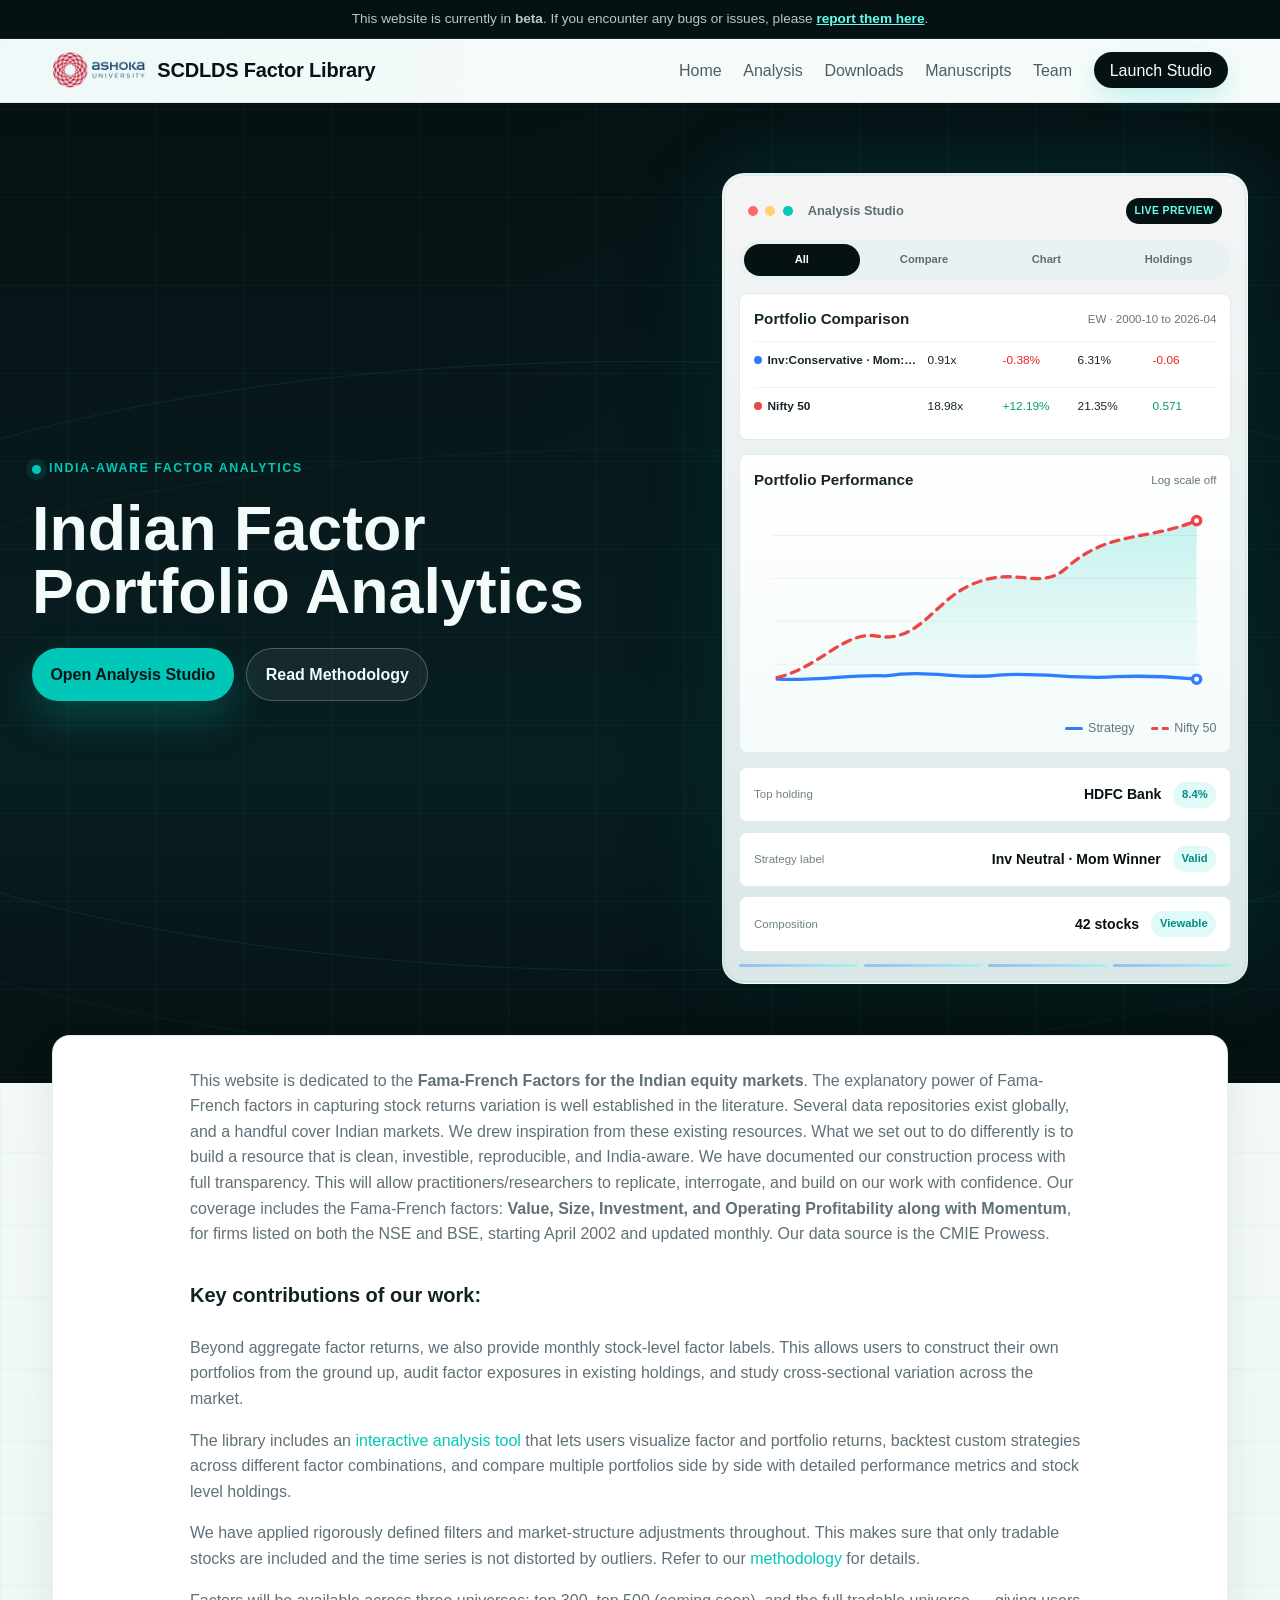
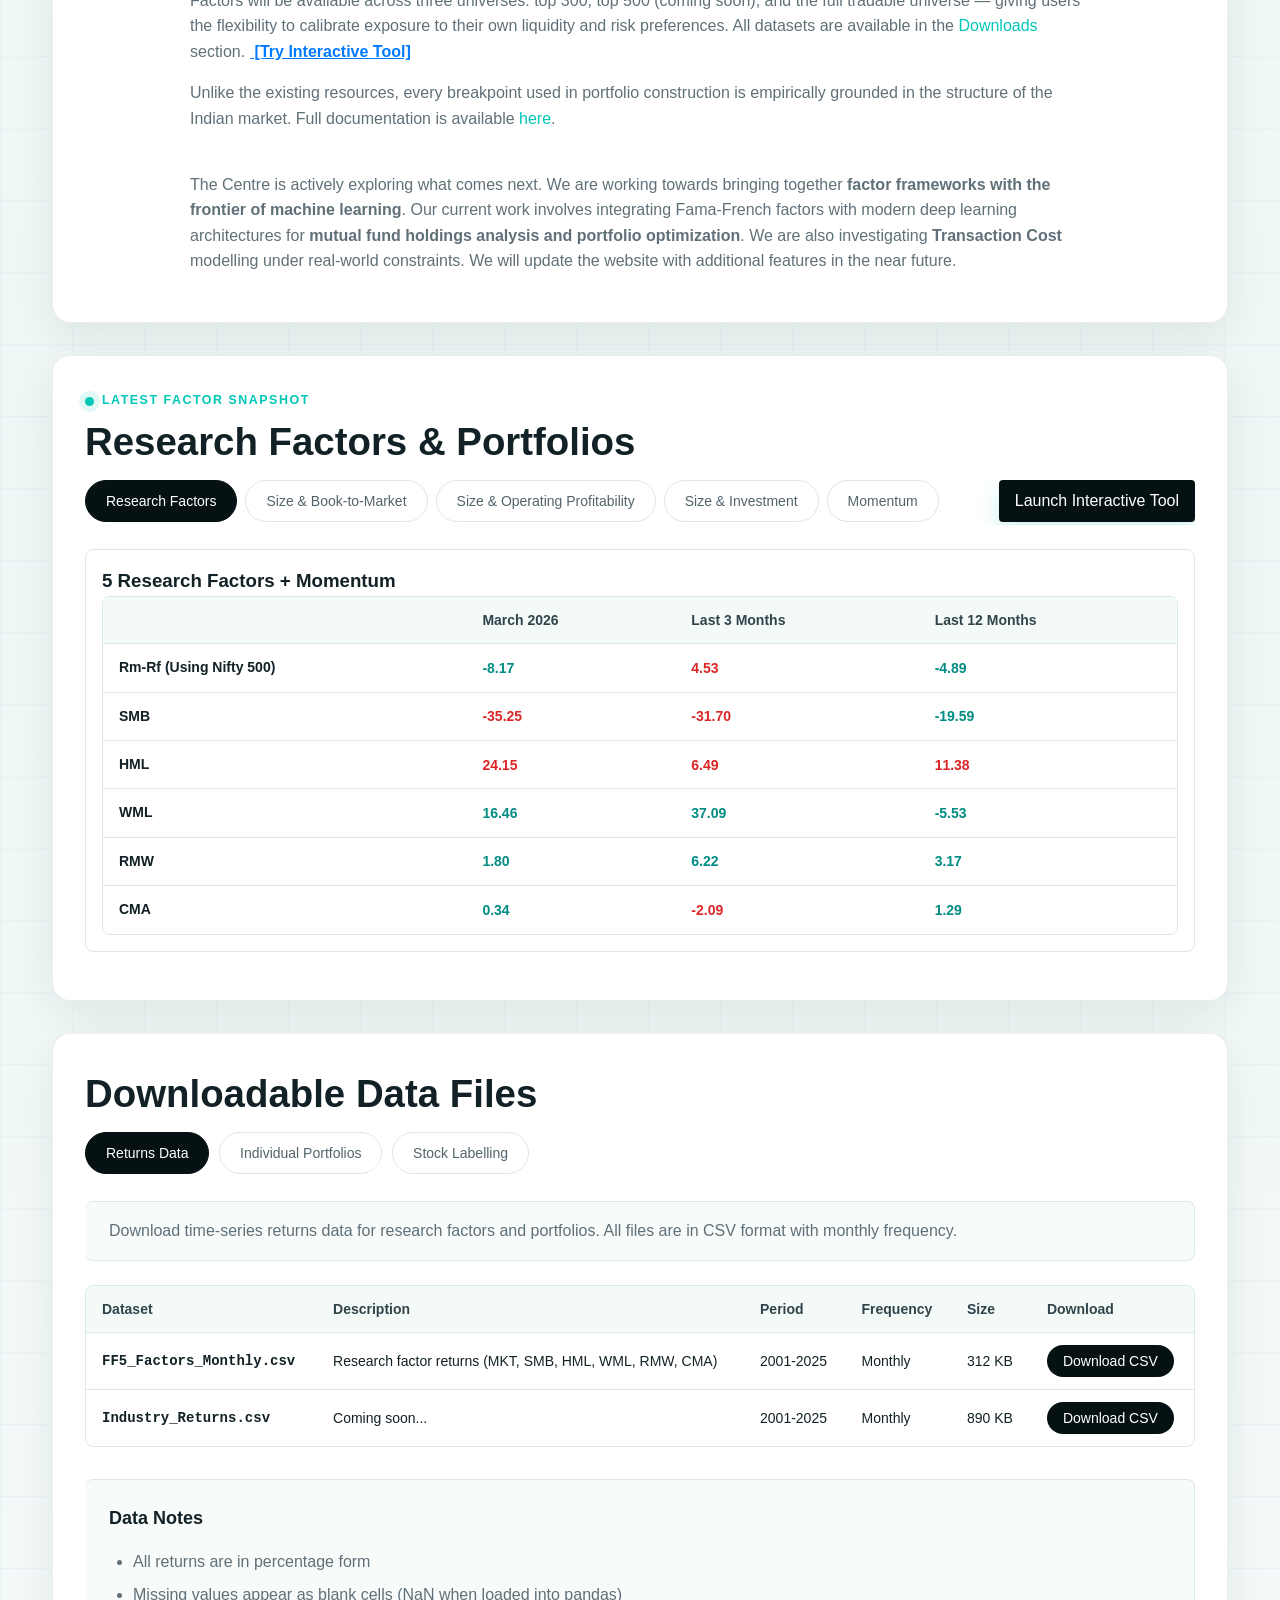
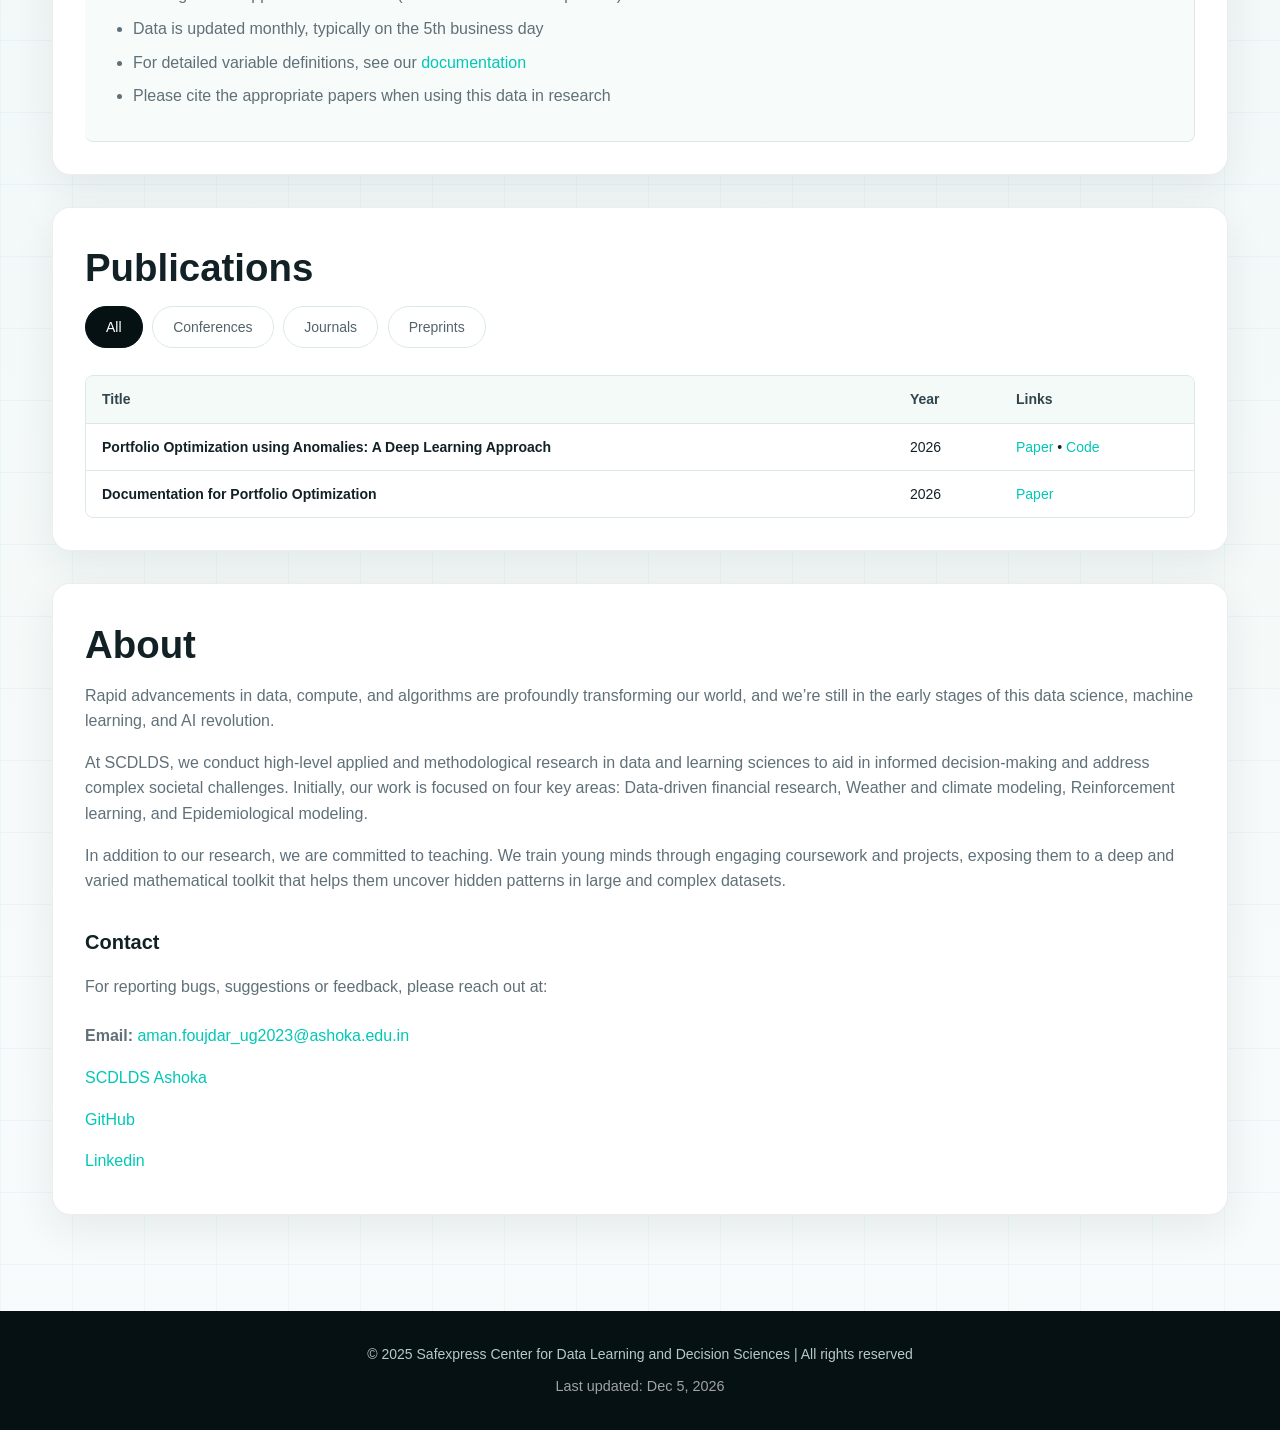
==== commit 4ed0daa0: "Address design feedback and add factor table generation script" ====
--- a/index.html
+++ b/index.html
@@ -44,8 +44,6 @@
                     <a class="primary-btn" href="backtester.html">Open Analysis Studio</a>
                     <a class="secondary-btn" href="#documentation">Read Methodology</a>
                 </div>
-
-                <span class="hero-updated">Last updated: <span id="lastUpdated"></span></span>
             </div>
             <div class="hero-visual" aria-label="Portfolio analytics dashboard preview">
                 <div class="visual-shell" data-focus="all">
@@ -185,71 +183,23 @@
             <div class="section-kicker">Latest factor snapshot</div>
             <h2 class="section-title">Research Factors & Portfolios</h2>
 
-            <div class="tabs">
-                <button class="tab-btn active" data-tab="factors">Research Factors</button>
-                <button class="tab-btn" data-tab="bookmarket">Size & Book-to-Market</button>
-                <button class="tab-btn" data-tab="profitability">Size & Operational Profitability</button>
+            <div class="tabs" style="display: flex; align-items: center; flex-wrap: wrap; gap: 0.5rem; justify-content: space-between;">
+                <div style="display: flex; gap: 0.5rem; flex-wrap: wrap;">
+                    <button class="tab-btn active" data-tab="factors">Research Factors</button>
+                    <button class="tab-btn" data-tab="bookmarket">Size & Book-to-Market</button>
+                    <button class="tab-btn" data-tab="profitability">Size & Operating Profitability</button>
+                    <button class="tab-btn" data-tab="investment">Size & Investment</button>
+                    <button class="tab-btn" data-tab="momentum">Momentum</button>
+                </div>
+                <a href="backtester.html" class="nav-cta" style="text-decoration: none; padding: 0.5rem 1rem; border-radius: 0.25rem;">Launch Interactive Tool</a>
             </div>
 
             <!-- Research Factors Tab -->
             <div class="tab-content active" data-content="factors">
                 <div class="factor-tables">
-                    <!-- Fama/French 3 Research Factors -->
+                    <!-- 5 Research Factors + Momentum -->
                     <div class="factor-group">
-                        <h3 class="factor-title">Fama/French 3 Research Factors</h3>
-                        <div class="table-container">
-                            <table class="data-table factor-table">
-                                <thead>
-                                    <tr>
-                                        <th></th>
-                                        <th>March 2026</th>
-                                        <th>Last 3 Months</th>
-                                        <th>Last 12 Months</th>
-                                    </tr>
-                                </thead>
-                                <tbody>
-                                    <tr>
-                                        <td class="factor-name">
-                                            <span class="factor-tooltip-trigger" tabindex="0"
-                                                data-tooltip="Rm-Rf = Market Risk Premium. Measures the excess return of the market portfolio over the risk-free rate.">
-                                                Rm-Rf (Using Nifty 500)
-                                            </span>
-                                        </td>
-                                        <td class="positive">-8.17</td>
-                                        <td class="negative">4.53</td>
-                                        <td class="positive">-4.89</td>
-                                    </tr>
-                                    <tr>
-                                        <td class="factor-name">
-                                            <span class="factor-tooltip-trigger" tabindex="0"
-                                                data-tooltip="SMB = Small Minus Big. Measures the size factor: small-cap stocks minus large-cap stocks.">
-                                                SMB
-                                            </span>
-                                        </td>
-                                        <td class="negative">-35.25</td>
-                                        <td class="negative">-31.70</td>
-                                        <td class="positive">-19.59</td>
-                                    </tr>
-                                    <tr>
-                                        <td class="factor-name">
-                                            <span class="factor-tooltip-trigger" tabindex="0"
-                                                data-tooltip="HML = High Minus Low. Measures the value factor: high book-to-market stocks minus low book-to-market stocks.">
-                                                HML
-                                            </span>
-                                        </td>
-                                        <td class="negative">24.15</td>
-                                        <td class="negative">6.49</td>
-                                        <td class="negative">11.38</td>
-                                    </tr>
-                                </tbody>
-                            </table>
-                        </div>
-                    </div>
-
-                    <br>
-                    <!-- Six research return factors -->
-                    <div class="factor-group">
-                        <h3 class="factor-title">Six Research Return Factors</h3>
+                        <h3 class="factor-title">5 Research Factors + Momentum</h3>
                         <div class="table-container">
                             <table class="data-table factor-table">
                                 <thead>
@@ -653,9 +603,7 @@
                         <thead>
                             <tr>
                                 <th>Title</th>
-                                <th>Venue</th>
                                 <th>Year</th>
-                                <th>Citations</th>
                                 <th>Links</th>
                             </tr>
                         </thead>
@@ -672,9 +620,7 @@
                         <thead>
                             <tr>
                                 <th>Title</th>
-                                <th>Venue</th>
                                 <th>Year</th>
-                                <th>Citations</th>
                                 <th>Links</th>
                             </tr>
                         </thead>
@@ -691,9 +637,7 @@
                         <thead>
                             <tr>
                                 <th>Title</th>
-                                <th>Venue</th>
                                 <th>Year</th>
-                                <th>Citations</th>
                                 <th>Links</th>
                             </tr>
                         </thead>
@@ -710,9 +654,7 @@
                         <thead>
                             <tr>
                                 <th>Title</th>
-                                <th>Venue</th>
                                 <th>Year</th>
-                                <th>Citations</th>
                                 <th>Links</th>
                             </tr>
                         </thead>
@@ -818,6 +760,7 @@
     <footer class="footer">
         <div class="footer-content">
             <p>&copy; 2025 Safexpress Center for Data Learning and Decision Sciences | All rights reserved</p>
+            <p style="margin-top: 10px; font-size: 0.9rem; color: #a1a1aa;">Last updated: <span id="lastUpdated"></span></p>
         </div>
     </footer>
 
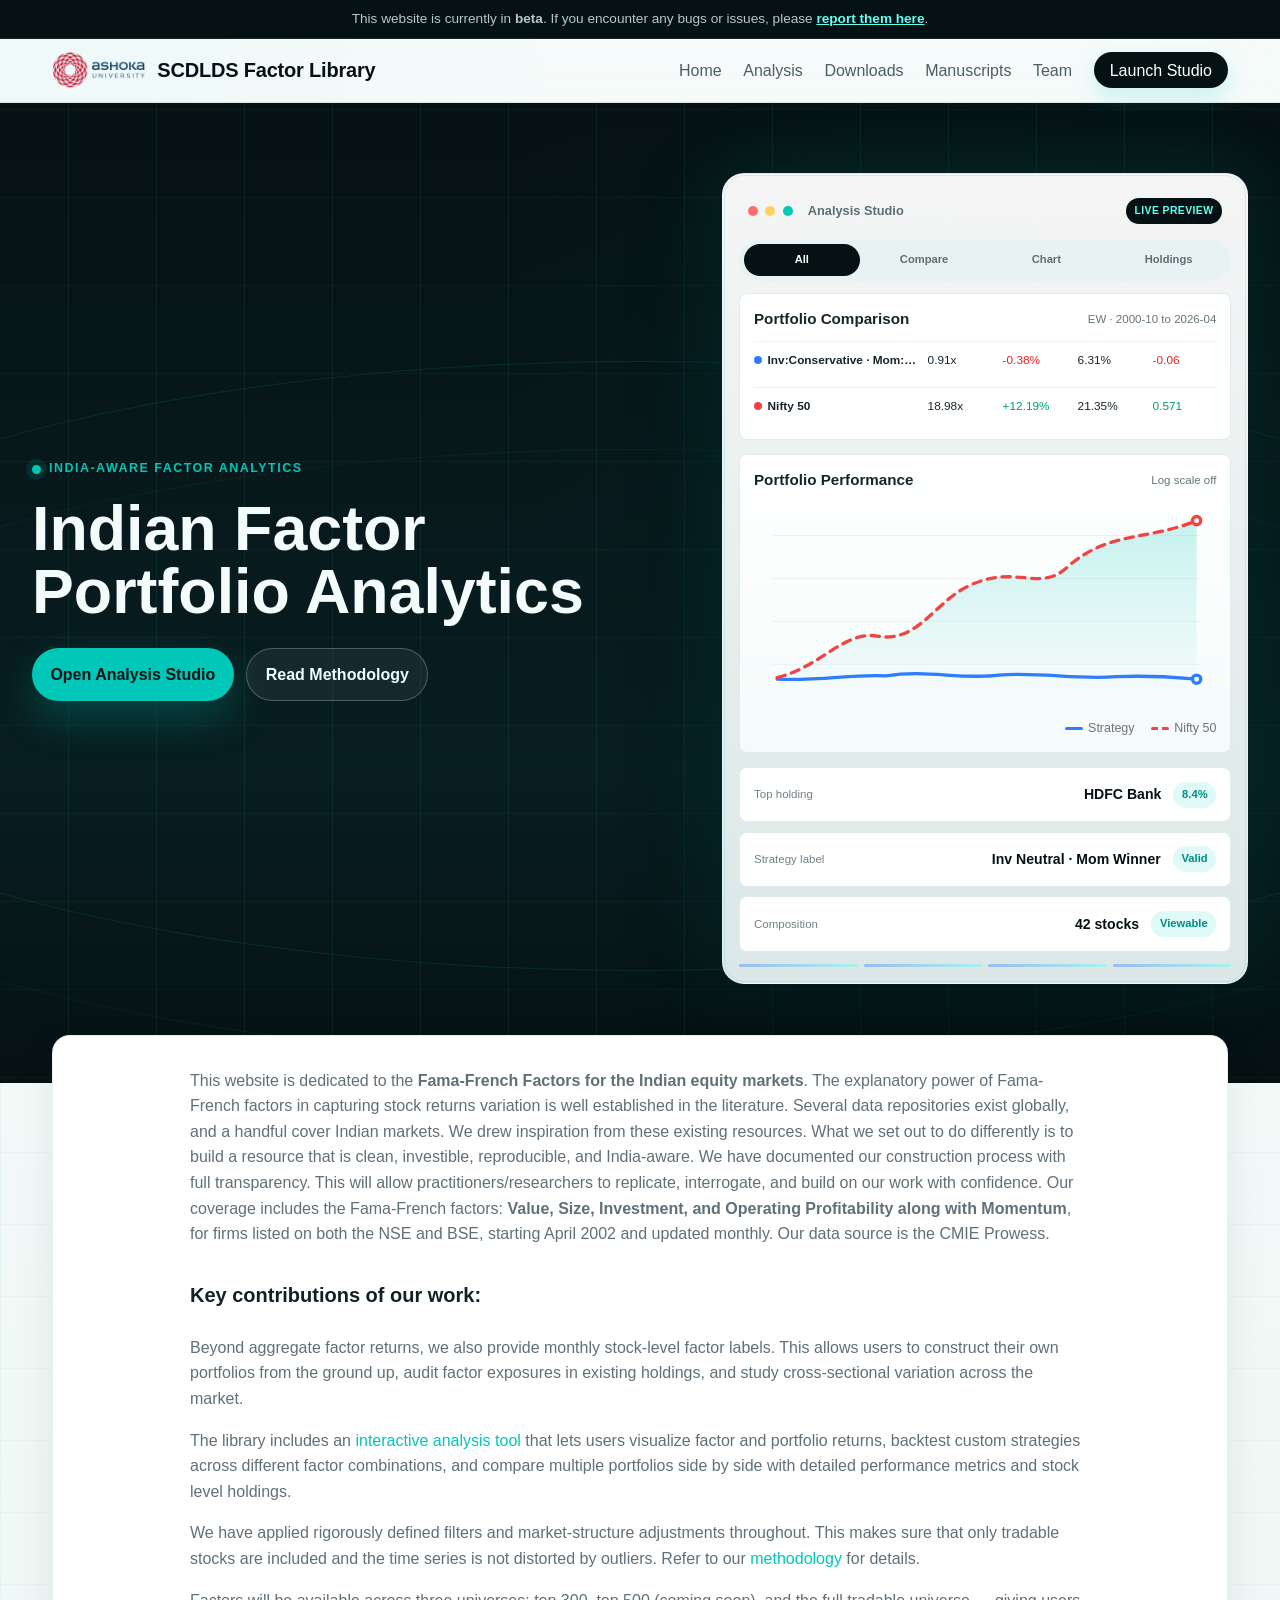
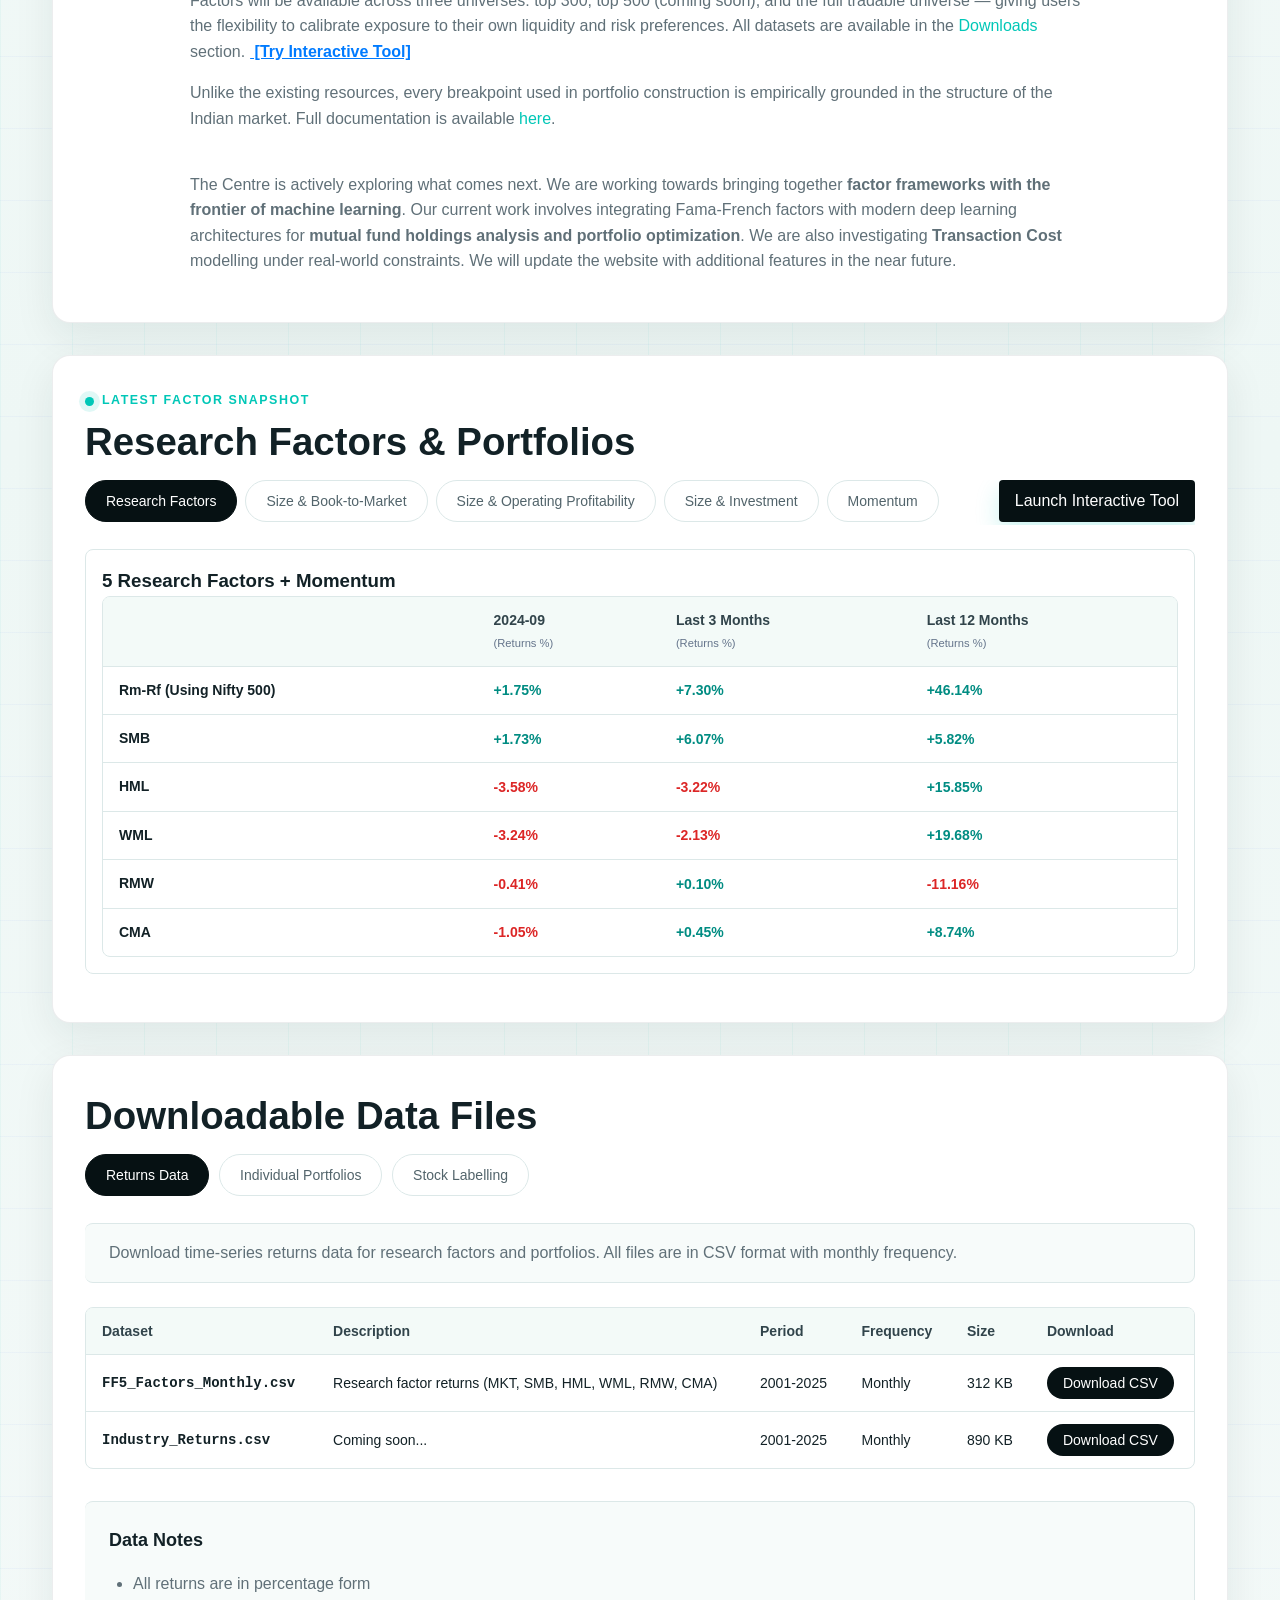
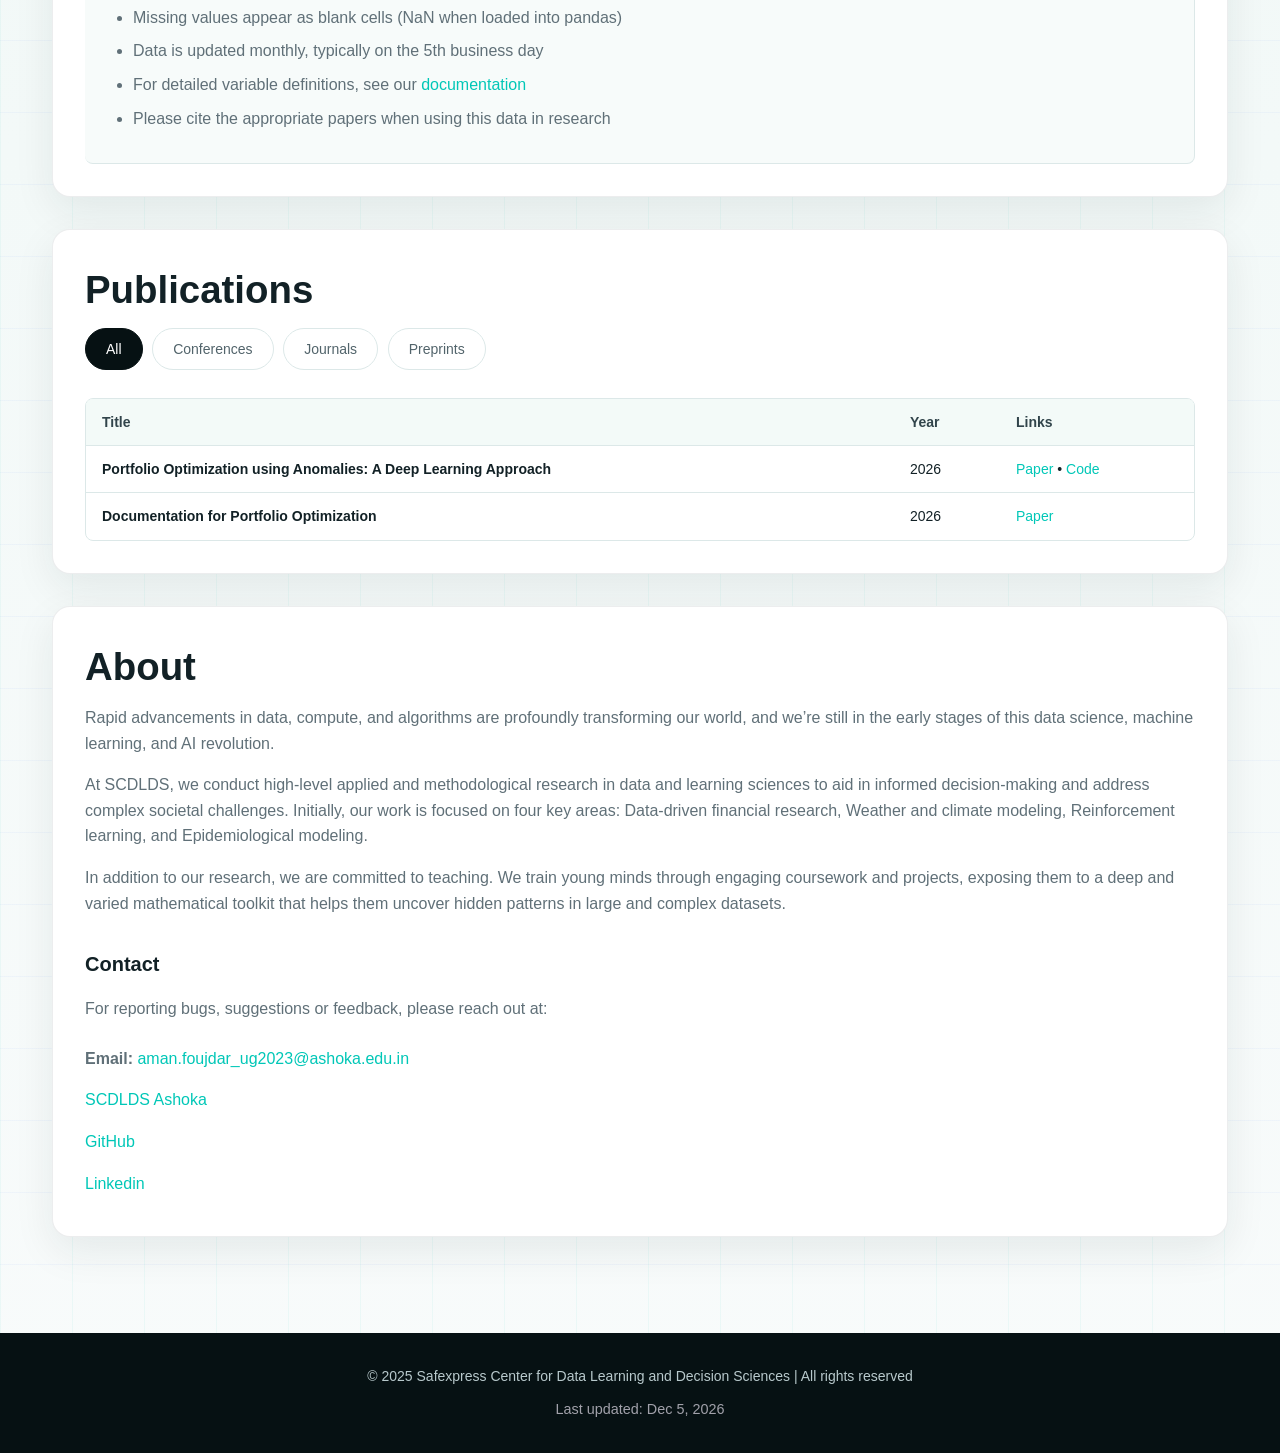
==== commit 3ea2a4f9: "Fix tooltip positioning and clarify table units as percentages" ====
--- a/index.html
+++ b/index.html
@@ -201,8 +201,8 @@
                     <div class="factor-group">
                         <h3 class="factor-title">5 Research Factors + Momentum</h3>
                         <div class="table-container">
-                            <table class="data-table factor-table">
-                                <thead>
+                            <table class="data-table factor-table" id="dynamic-factor-table">
+                                <thead id="dynamic-factor-thead">
                                     <tr>
                                         <th></th>
                                         <th>March 2026</th>
@@ -210,7 +210,7 @@
                                         <th>Last 12 Months</th>
                                     </tr>
                                 </thead>
-                                <tbody>
+                                <tbody id="dynamic-factor-tbody">
                                     <tr>
                                         <td class="factor-name">
                                             <span class="factor-tooltip-trigger" tabindex="0"
--- a/styles.css
+++ b/styles.css
@@ -483,9 +483,9 @@
 .factor-tooltip-trigger::after {
     content: attr(data-tooltip);
     position: absolute;
-    left: 50%;
+    left: 0;
     bottom: calc(100% + 12px);
-    transform: translateX(-50%) translateY(6px);
+    transform: translateY(6px);
     width: 260px;
     padding: 10px 12px;
     border-radius: 12px;
@@ -509,9 +509,9 @@
 .factor-tooltip-trigger::before {
     content: "";
     position: absolute;
-    left: 50%;
+    left: 20px;
     bottom: calc(100% + 4px);
-    transform: translateX(-50%) translateY(6px);
+    transform: translateY(6px);
     border-width: 8px 7px 0 7px;
     border-style: solid;
     border-color: rgba(18, 18, 24, 0.92) transparent transparent transparent;
@@ -530,7 +530,7 @@
 .factor-tooltip-trigger.tooltip-open::before {
     opacity: 1;
     visibility: visible;
-    transform: translateX(-50%) translateY(0);
+    transform: translateY(0);
 }
 
 .factor-tooltip-trigger:hover,
